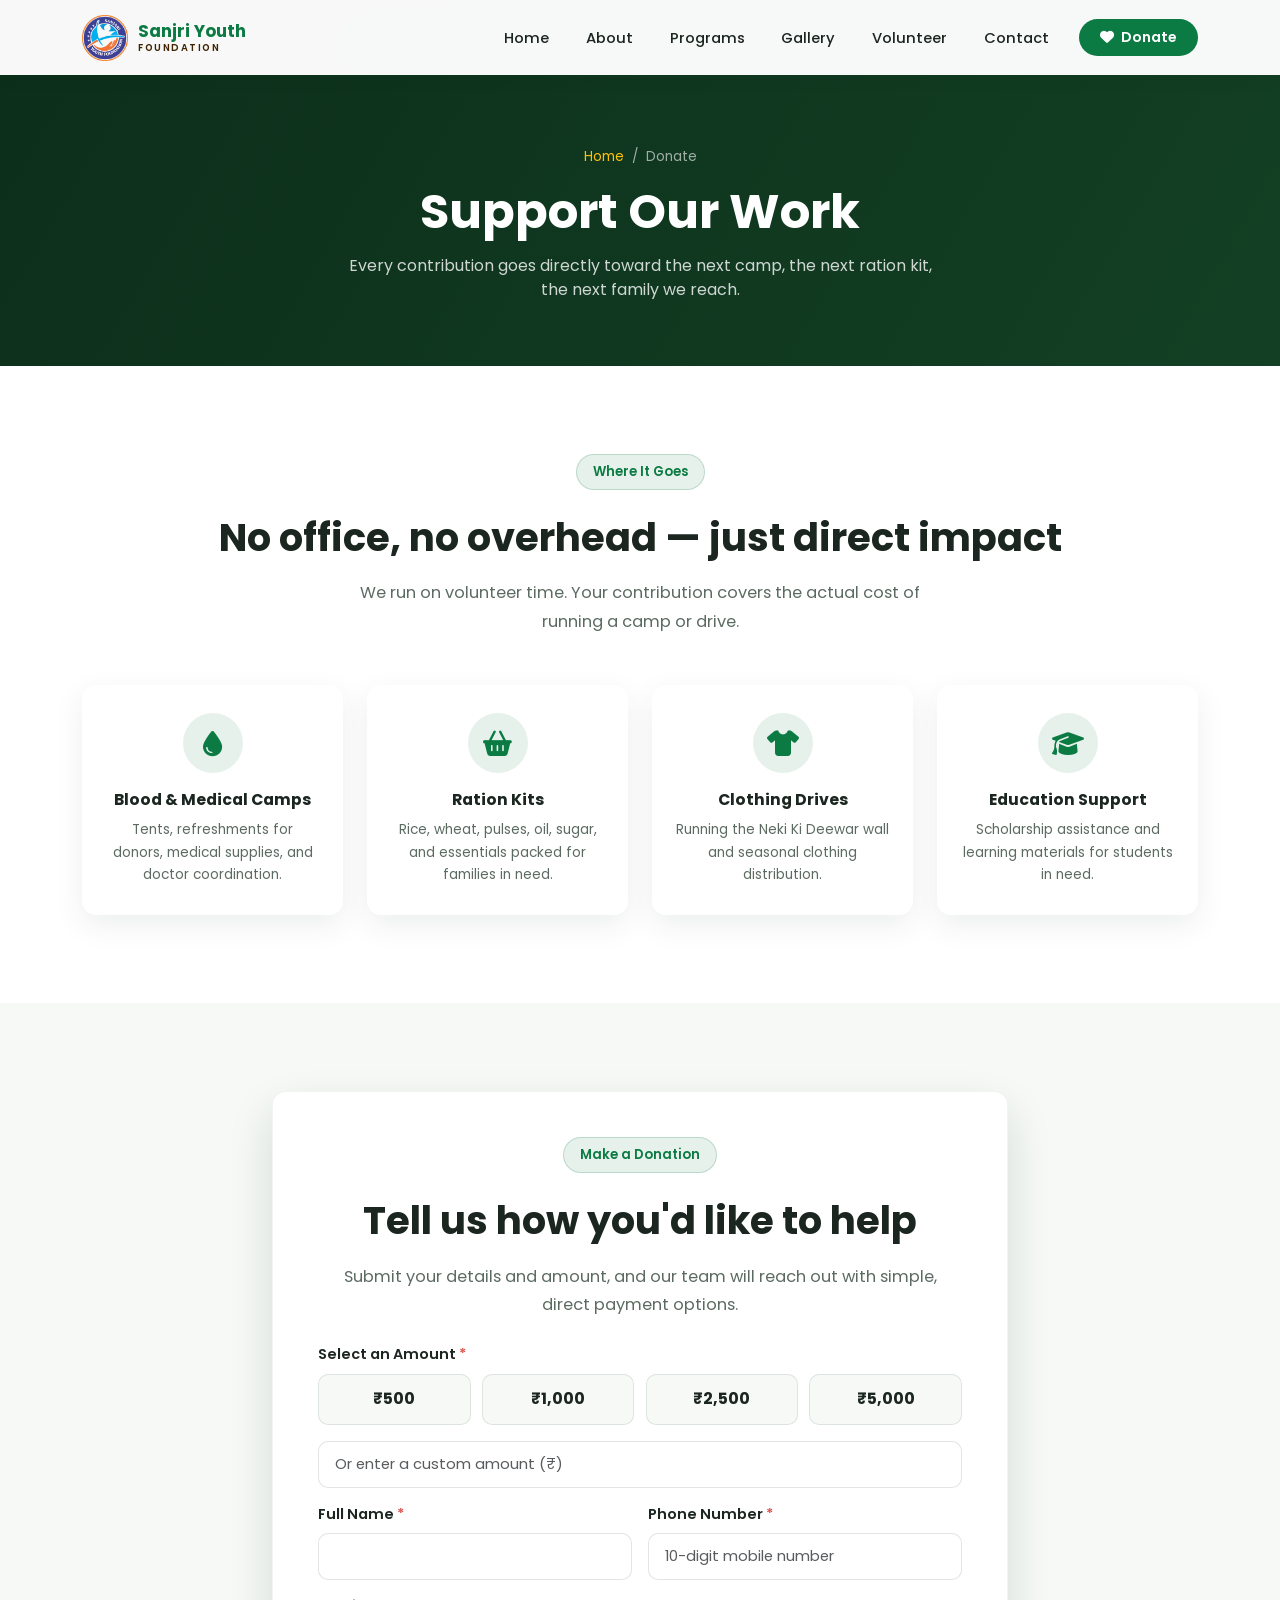
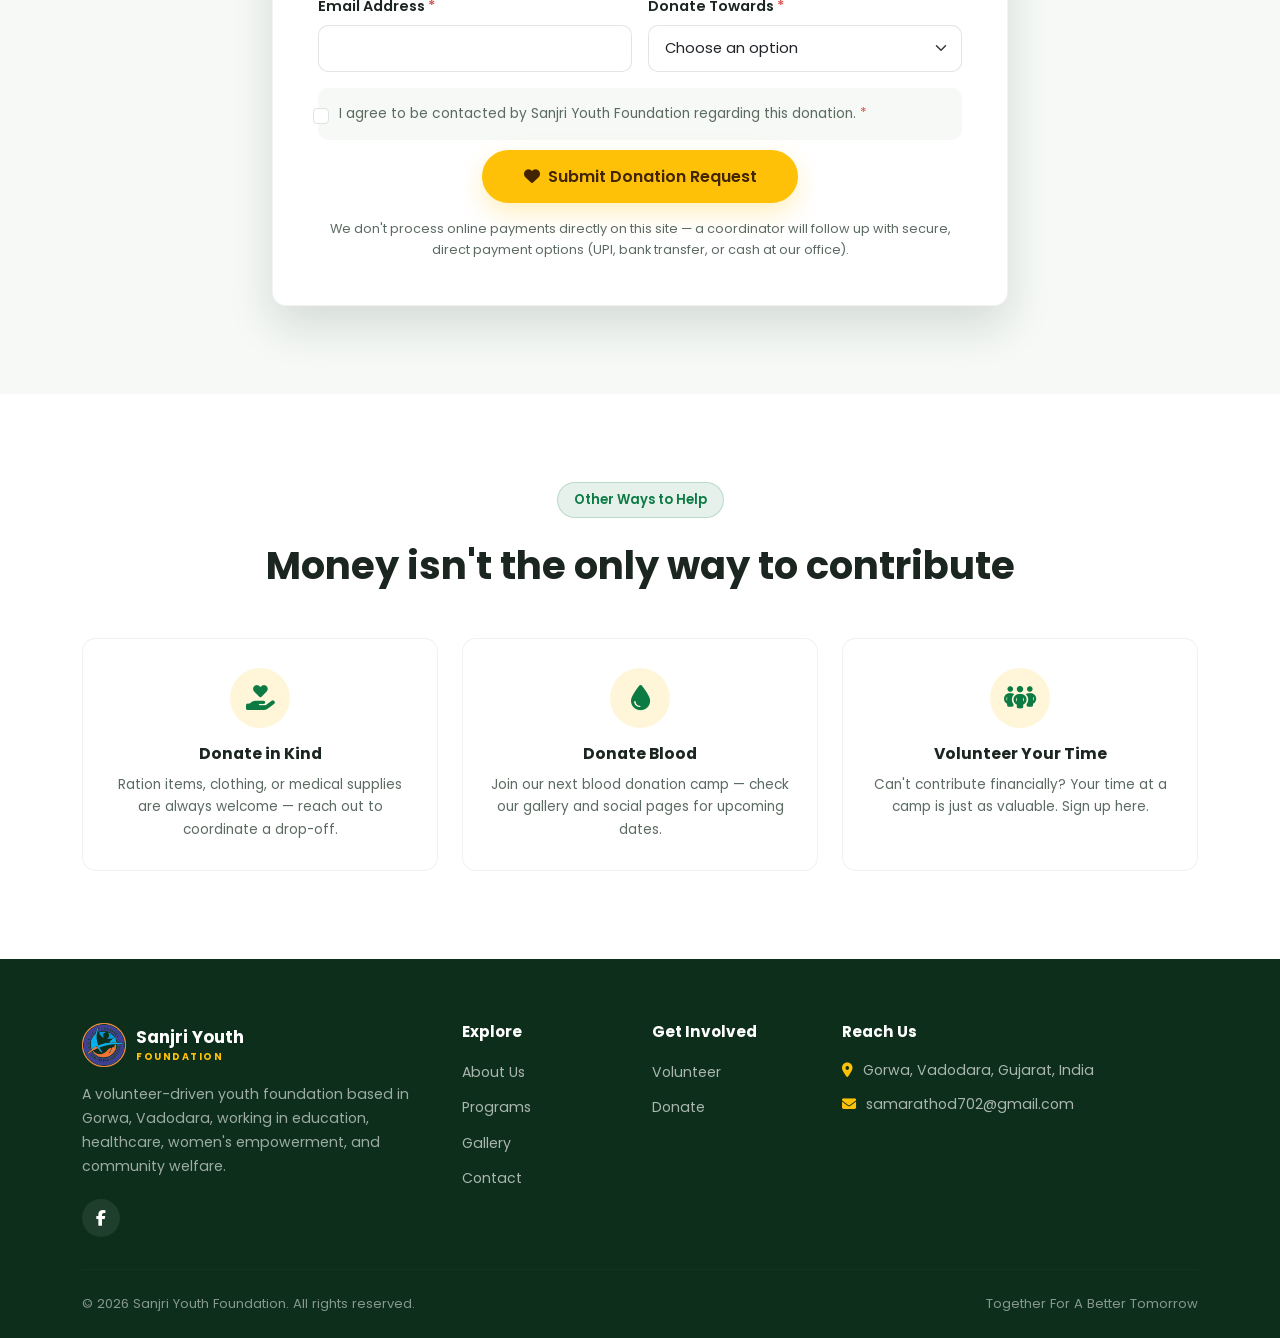
==== donate.html @ cc1b140d "Add files via upload" ====
<!DOCTYPE html>
<html lang="en">
<head>
  <meta charset="UTF-8">
  <meta name="viewport" content="width=device-width, initial-scale=1.0">
  <title>Donate | Sanjri Youth Foundation</title>
  <meta name="description" content="Support Sanjri Youth Foundation's blood camps, medical checkups, ration drives, and community welfare programs in Gorwa, Vadodara.">

  <link rel="preconnect" href="https://fonts.googleapis.com">
  <link rel="preconnect" href="https://fonts.gstatic.com" crossorigin>
  <link href="https://fonts.googleapis.com/css2?family=Poppins:ital,wght@0,300;0,400;0,500;0,600;0,700;0,800;1,400&display=swap" rel="stylesheet">

  <link href="https://cdnjs.cloudflare.com/ajax/libs/bootstrap/5.3.3/css/bootstrap.min.css" rel="stylesheet">
  <link rel="stylesheet" href="https://cdnjs.cloudflare.com/ajax/libs/font-awesome/6.5.1/css/all.min.css">
  <link rel="stylesheet" href="css/style.css">
</head>
<body>

  <!-- ===== NAVBAR ===== -->
  <nav class="navbar navbar-expand-lg navbar-light fixed-top syf-navbar" id="mainNav">
    <div class="container">
      <a class="navbar-brand syf-brand" href="index.html">
        <img src="images/logo.png" alt="Sanjri Youth Foundation logo" class="syf-logo">
        <span class="syf-brand-text">
          Sanjri Youth<br><small>FOUNDATION</small>
        </span>
      </a>
      <button class="navbar-toggler" type="button" data-bs-toggle="collapse" data-bs-target="#syfNav" aria-controls="syfNav" aria-expanded="false" aria-label="Toggle navigation">
        <span class="navbar-toggler-icon"></span>
      </button>
      <div class="collapse navbar-collapse" id="syfNav">
        <ul class="navbar-nav ms-auto align-items-lg-center gap-lg-2">
          <li class="nav-item"><a class="nav-link" href="index.html">Home</a></li>
          <li class="nav-item"><a class="nav-link" href="about.html">About</a></li>
          <li class="nav-item"><a class="nav-link" href="programs.html">Programs</a></li>
          <li class="nav-item"><a class="nav-link" href="gallery.html">Gallery</a></li>
          <li class="nav-item"><a class="nav-link" href="volunteer.html">Volunteer</a></li>
          <li class="nav-item"><a class="nav-link" href="contact.html">Contact</a></li>
          <li class="nav-item ms-lg-2">
            <a class="btn syf-btn-donate" href="donate.html"><i class="fa-solid fa-heart me-1"></i> Donate</a>
          </li>
        </ul>
      </div>
    </div>
  </nav>

  <!-- ===== PAGE HEADER ===== -->
  <header class="syf-page-header">
    <div class="container">
      <div class="syf-breadcrumb justify-content-center">
        <a href="index.html">Home</a> <span>/</span> <span>Donate</span>
      </div>
      <h1>Support Our Work</h1>
      <p>Every contribution goes directly toward the next camp, the next ration kit, the next family we reach.</p>
    </div>
  </header>

  <!-- ===== WHERE YOUR MONEY GOES ===== -->
  <section class="syf-section">
    <div class="container">
      <div class="text-center syf-reveal">
        <span class="syf-eyebrow syf-eyebrow-dark">Where It Goes</span>
        <h2 class="syf-section-title">No office, no overhead &mdash; just direct impact</h2>
        <p class="syf-section-text syf-mx-auto">We run on volunteer time. Your contribution covers the actual cost of running a camp or drive.</p>
      </div>
      <div class="row g-4 mt-4">
        <div class="col-md-6 col-lg-3 syf-reveal">
          <div class="syf-donate-use-card">
            <i class="fa-solid fa-droplet"></i>
            <h6>Blood &amp; Medical Camps</h6>
            <p>Tents, refreshments for donors, medical supplies, and doctor coordination.</p>
          </div>
        </div>
        <div class="col-md-6 col-lg-3 syf-reveal">
          <div class="syf-donate-use-card">
            <i class="fa-solid fa-basket-shopping"></i>
            <h6>Ration Kits</h6>
            <p>Rice, wheat, pulses, oil, sugar, and essentials packed for families in need.</p>
          </div>
        </div>
        <div class="col-md-6 col-lg-3 syf-reveal">
          <div class="syf-donate-use-card">
            <i class="fa-solid fa-shirt"></i>
            <h6>Clothing Drives</h6>
            <p>Running the Neki Ki Deewar wall and seasonal clothing distribution.</p>
          </div>
        </div>
        <div class="col-md-6 col-lg-3 syf-reveal">
          <div class="syf-donate-use-card">
            <i class="fa-solid fa-graduation-cap"></i>
            <h6>Education Support</h6>
            <p>Scholarship assistance and learning materials for students in need.</p>
          </div>
        </div>
      </div>
    </div>
  </section>

  <!-- ===== DONATION FORM ===== -->
  <section class="syf-section syf-about-snap">
    <div class="container">
      <div class="row justify-content-center">
        <div class="col-lg-8 syf-reveal">
          <div class="syf-form-card">
            <div class="text-center mb-4">
              <span class="syf-eyebrow syf-eyebrow-dark">Make a Donation</span>
              <h2 class="syf-section-title">Tell us how you'd like to help</h2>
              <p class="syf-section-text">Submit your details and amount, and our team will reach out with simple, direct payment options.</p>
            </div>

            <div id="syfDonateFormSuccess" class="syf-alert-success" role="alert">
              <i class="fa-solid fa-circle-check"></i>
              <div>
                <strong>Thank you for your generosity!</strong>
                <span>We've received your details and a coordinator will contact you shortly with payment options.</span>
              </div>
              <button type="button" class="syf-alert-close" aria-label="Close"><i class="fa-solid fa-xmark"></i></button>
            </div>

            <form id="syfDonateForm" class="syf-form" data-success-target="syfDonateFormSuccess" novalidate>
              <div class="row g-3">
                <div class="col-12">
                  <label class="syf-form-label">Select an Amount <span>*</span></label>
                  <div class="syf-amount-grid">
                    <button type="button" class="syf-amount-btn" data-amount="500">&#8377;500</button>
                    <button type="button" class="syf-amount-btn" data-amount="1000">&#8377;1,000</button>
                    <button type="button" class="syf-amount-btn" data-amount="2500">&#8377;2,500</button>
                    <button type="button" class="syf-amount-btn" data-amount="5000">&#8377;5,000</button>
                  </div>
                  <input type="number" class="form-control syf-form-control mt-3" id="donAmount" name="donAmount" placeholder="Or enter a custom amount (&#8377;)" required min="1">
                  <div class="syf-form-feedback">Please select or enter a donation amount.</div>
                </div>

                <div class="col-md-6">
                  <label for="donName" class="syf-form-label">Full Name <span>*</span></label>
                  <input type="text" class="form-control syf-form-control" id="donName" name="donName" required minlength="2">
                  <div class="syf-form-feedback">Please enter your full name.</div>
                </div>
                <div class="col-md-6">
                  <label for="donPhone" class="syf-form-label">Phone Number <span>*</span></label>
                  <input type="tel" class="form-control syf-form-control" id="donPhone" name="donPhone" required pattern="[0-9]{10}" placeholder="10-digit mobile number">
                  <div class="syf-form-feedback">Please enter a valid 10-digit phone number.</div>
                </div>
                <div class="col-md-6">
                  <label for="donEmail" class="syf-form-label">Email Address <span>*</span></label>
                  <input type="email" class="form-control syf-form-control" id="donEmail" name="donEmail" required>
                  <div class="syf-form-feedback">Please enter a valid email address.</div>
                </div>
                <div class="col-md-6">
                  <label for="donPurpose" class="syf-form-label">Donate Towards <span>*</span></label>
                  <select class="form-select syf-form-control" id="donPurpose" name="donPurpose" required>
                    <option value="" selected disabled>Choose an option</option>
                    <option value="blood">Blood &amp; Medical Camps</option>
                    <option value="ration">Ration Kits</option>
                    <option value="clothing">Clothing Drives</option>
                    <option value="education">Education Support</option>
                    <option value="general">General Fund &mdash; Wherever Needed</option>
                  </select>
                  <div class="syf-form-feedback">Please select where you'd like your donation to go.</div>
                </div>
                <div class="col-12">
                  <div class="form-check syf-form-check">
                    <input class="form-check-input" type="checkbox" id="donConsent" name="donConsent" required>
                    <label class="form-check-label" for="donConsent">
                      I agree to be contacted by Sanjri Youth Foundation regarding this donation. <span>*</span>
                    </label>
                    <div class="syf-form-feedback">Please confirm you agree to be contacted.</div>
                  </div>
                </div>
                <div class="col-12 text-center mt-2">
                  <button type="submit" class="btn syf-btn-primary syf-btn-form">
                    <i class="fa-solid fa-heart me-2"></i>Submit Donation Request
                  </button>
                  <p class="syf-form-note">We don't process online payments directly on this site &mdash; a coordinator will follow up with secure, direct payment options (UPI, bank transfer, or cash at our office).</p>
                </div>
              </div>
            </form>
          </div>
        </div>
      </div>
    </div>
  </section>

  <!-- ===== OTHER WAYS TO HELP ===== -->
  <section class="syf-section">
    <div class="container">
      <div class="text-center syf-reveal">
        <span class="syf-eyebrow syf-eyebrow-dark">Other Ways to Help</span>
        <h2 class="syf-section-title">Money isn't the only way to contribute</h2>
      </div>
      <div class="row g-4 mt-4">
        <div class="col-md-4 syf-reveal">
          <div class="syf-value-card">
            <i class="fa-solid fa-hand-holding-heart"></i>
            <h6>Donate in Kind</h6>
            <p>Ration items, clothing, or medical supplies are always welcome &mdash; reach out to coordinate a drop-off.</p>
          </div>
        </div>
        <div class="col-md-4 syf-reveal">
          <div class="syf-value-card">
            <i class="fa-solid fa-droplet"></i>
            <h6>Donate Blood</h6>
            <p>Join our next blood donation camp &mdash; check our <a href="gallery.html">gallery</a> and social pages for upcoming dates.</p>
          </div>
        </div>
        <div class="col-md-4 syf-reveal">
          <div class="syf-value-card">
            <i class="fa-solid fa-people-group"></i>
            <h6>Volunteer Your Time</h6>
            <p>Can't contribute financially? Your time at a camp is just as valuable. <a href="volunteer.html">Sign up here</a>.</p>
          </div>
        </div>
      </div>
    </div>
  </section>

  <!-- ===== FOOTER ===== -->
  <footer class="syf-footer">
    <div class="container">
      <div class="row g-4">
        <div class="col-lg-4">
          <a href="index.html" class="syf-footer-brand">
            <img src="images/logo.png" alt="Sanjri Youth Foundation logo">
            <span>Sanjri Youth<br><small>FOUNDATION</small></span>
          </a>
          <p class="syf-footer-text">A volunteer-driven youth foundation based in Gorwa, Vadodara, working in education, healthcare, women's empowerment, and community welfare.</p>
          <div class="syf-social">
            <a href="https://www.facebook.com/share/17QJpF1PeW/?mibextid=wwXIfr" target="_blank" rel="noopener" aria-label="Facebook"><i class="fa-brands fa-facebook-f"></i></a>
          </div>
        </div>
        <div class="col-lg-2 col-md-4 col-6">
          <h6 class="syf-footer-heading">Explore</h6>
          <ul class="syf-footer-links">
            <li><a href="about.html">About Us</a></li>
            <li><a href="programs.html">Programs</a></li>
            <li><a href="gallery.html">Gallery</a></li>
            <li><a href="contact.html">Contact</a></li>
          </ul>
        </div>
        <div class="col-lg-2 col-md-4 col-6">
          <h6 class="syf-footer-heading">Get Involved</h6>
          <ul class="syf-footer-links">
            <li><a href="volunteer.html">Volunteer</a></li>
            <li><a href="donate.html">Donate</a></li>
          </ul>
        </div>
        <div class="col-lg-4 col-md-4">
          <h6 class="syf-footer-heading">Reach Us</h6>
          <ul class="syf-footer-contact">
            <li><i class="fa-solid fa-location-dot"></i> Gorwa, Vadodara, Gujarat, India</li>
            <li><i class="fa-solid fa-envelope"></i> samarathod702@gmail.com</li>
          </ul>
        </div>
      </div>
      <hr class="syf-footer-divider">
      <div class="d-flex flex-column flex-sm-row justify-content-between align-items-center gap-2">
        <p class="syf-footer-copy mb-0">&copy; <span id="syfYear"></span> Sanjri Youth Foundation. All rights reserved.</p>
        <p class="syf-footer-copy mb-0">Together For A Better Tomorrow</p>
      </div>
    </div>
  </footer>

  <button id="syfScrollTop" class="syf-scroll-top" aria-label="Scroll to top">
    <i class="fa-solid fa-arrow-up"></i>
  </button>

  <script src="https://cdnjs.cloudflare.com/ajax/libs/bootstrap/5.3.3/js/bootstrap.bundle.min.js"></script>
  <script src="js/script.js"></script>
  <script src="js/form.js"></script>
  <script src="js/donate.js"></script>
</body>
</html>
---- css/style.css ----
/* ===================================================
   SANJRI YOUTH FOUNDATION — MAIN STYLESHEET
   =================================================== */

:root {
  --syf-primary: #0c7b43;
  --syf-primary-dark: #0a5e33;
  --syf-secondary: #198754;
  --syf-accent: #ffc107;
  --syf-accent-dark: #412402;
  --syf-dark: #0c2e1a;
  --syf-text: #1c2620;
  --syf-text-muted: #5c6b62;
  --syf-light-bg: #f6f9f6;
  --syf-radius: 14px;
  --syf-radius-sm: 8px;
  --syf-shadow: 0 10px 30px rgba(12, 46, 26, 0.08);
  --syf-shadow-lg: 0 20px 45px rgba(12, 46, 26, 0.14);
  --syf-transition: all 0.3s ease;
}

* {
  box-sizing: border-box;
}

html {
  scroll-behavior: smooth;
}

body {
  font-family: 'Poppins', sans-serif;
  color: var(--syf-text);
  background-color: #ffffff;
  overflow-x: hidden;
}

h1, h2, h3, h4, h5, h6 {
  font-family: 'Poppins', sans-serif;
  font-weight: 600;
  color: var(--syf-text);
}

a {
  text-decoration: none;
  color: inherit;
}

/* Custom scrollbar */
::-webkit-scrollbar {
  width: 10px;
}
::-webkit-scrollbar-track {
  background: var(--syf-light-bg);
}
::-webkit-scrollbar-thumb {
  background: var(--syf-primary);
  border-radius: 10px;
}
::-webkit-scrollbar-thumb:hover {
  background: var(--syf-primary-dark);
}

/* ===================== NAVBAR ===================== */
.syf-navbar {
  background-color: rgba(255, 255, 255, 0.97);
  backdrop-filter: blur(8px);
  padding: 0.6rem 0;
  transition: var(--syf-transition);
  box-shadow: 0 2px 18px rgba(12, 46, 26, 0.06);
}

.syf-navbar.syf-scrolled {
  padding: 0.35rem 0;
  box-shadow: 0 4px 22px rgba(12, 46, 26, 0.1);
}

.syf-brand {
  display: flex;
  align-items: center;
  gap: 10px;
}

.syf-logo {
  height: 46px;
  width: 46px;
  object-fit: contain;
  transition: var(--syf-transition);
}

.syf-navbar.syf-scrolled .syf-logo {
  height: 38px;
  width: 38px;
}

.syf-brand-text {
  font-weight: 700;
  font-size: 1.05rem;
  line-height: 1.15;
  color: var(--syf-primary);
}

.syf-brand-text small {
  font-size: 0.6rem;
  font-weight: 600;
  letter-spacing: 1.5px;
  color: var(--syf-accent-dark);
  display: block;
}

.navbar-nav .nav-link {
  font-weight: 500;
  font-size: 0.92rem;
  color: var(--syf-text) !important;
  padding: 0.5rem 0.9rem !important;
  position: relative;
  transition: var(--syf-transition);
}

.navbar-nav .nav-link:hover,
.navbar-nav .nav-link.active {
  color: var(--syf-primary) !important;
}

.navbar-nav .nav-link.active::after {
  content: '';
  position: absolute;
  bottom: 0.15rem;
  left: 0.9rem;
  right: 0.9rem;
  height: 2px;
  background: var(--syf-accent);
  border-radius: 2px;
}

.syf-btn-donate {
  background: var(--syf-primary);
  color: #fff !important;
  font-weight: 600;
  font-size: 0.88rem;
  padding: 0.5rem 1.3rem;
  border-radius: 50px;
  border: none;
  transition: var(--syf-transition);
}

.syf-btn-donate:hover {
  background: var(--syf-primary-dark);
  color: #fff !important;
  transform: translateY(-2px);
  box-shadow: 0 8px 18px rgba(12, 123, 67, 0.3);
}

/* ===================== HERO ===================== */
.syf-hero {
  position: relative;
  min-height: 92vh;
  display: flex;
  align-items: center;
  overflow: hidden;
}

.syf-hero-bg {
  position: absolute;
  inset: 0;
  background-size: cover;
  background-position: center;
  transform: scale(1.05);
  animation: syfHeroZoom 20s ease-in-out infinite alternate;
}

@keyframes syfHeroZoom {
  from { transform: scale(1.05); }
  to { transform: scale(1.15); }
}

.syf-hero-overlay {
  position: absolute;
  inset: 0;
  background: linear-gradient(100deg,
    rgba(8, 28, 16, 0.92) 0%,
    rgba(8, 28, 16, 0.75) 38%,
    rgba(8, 28, 16, 0.35) 70%,
    rgba(8, 28, 16, 0.15) 100%);
}

.syf-hero-content {
  position: relative;
  z-index: 2;
  padding-top: 5rem;
}

.syf-eyebrow {
  display: inline-flex;
  align-items: center;
  background: rgba(255, 193, 7, 0.15);
  color: var(--syf-accent);
  font-size: 0.82rem;
  font-weight: 600;
  padding: 0.45rem 1rem;
  border-radius: 50px;
  margin-bottom: 1.5rem;
  border: 1px solid rgba(255, 193, 7, 0.3);
}

.syf-eyebrow-dark {
  background: rgba(12, 123, 67, 0.1);
  color: var(--syf-primary);
  border: 1px solid rgba(12, 123, 67, 0.2);
}

.syf-hero-title {
  color: #fff;
  font-size: clamp(2.4rem, 5.5vw, 4.2rem);
  font-weight: 700;
  line-height: 1.1;
  margin-bottom: 1.5rem;
  text-shadow: 0 4px 25px rgba(0,0,0,0.25);
}

.syf-hero-text {
  color: rgba(255, 255, 255, 0.88);
  font-size: 1.1rem;
  line-height: 1.7;
  max-width: 600px;
  margin-bottom: 2.2rem;
}

.syf-hero-actions {
  display: flex;
  gap: 1rem;
  flex-wrap: wrap;
}

.syf-btn-primary {
  background: var(--syf-accent);
  color: var(--syf-accent-dark);
  font-weight: 600;
  padding: 0.85rem 2rem;
  border-radius: 50px;
  border: none;
  transition: var(--syf-transition);
  box-shadow: 0 10px 25px rgba(255, 193, 7, 0.25);
}

.syf-btn-primary:hover {
  transform: translateY(-3px);
  box-shadow: 0 14px 30px rgba(255, 193, 7, 0.35);
  color: var(--syf-accent-dark);
}

.syf-btn-outline {
  background: transparent;
  color: #fff;
  font-weight: 600;
  padding: 0.85rem 2rem;
  border-radius: 50px;
  border: 1.5px solid rgba(255,255,255,0.6);
  transition: var(--syf-transition);
}

.syf-btn-outline:hover {
  background: rgba(255,255,255,0.12);
  border-color: #fff;
  color: #fff;
  transform: translateY(-3px);
}

.syf-scroll-cue {
  position: absolute;
  bottom: 2rem;
  left: 50%;
  transform: translateX(-50%);
  z-index: 2;
  color: rgba(255,255,255,0.7);
  font-size: 1.3rem;
  animation: syfBounce 2s infinite;
}

@keyframes syfBounce {
  0%, 100% { transform: translate(-50%, 0); }
  50% { transform: translate(-50%, 10px); }
}

/* ===================== STATS ===================== */
.syf-stats {
  background: linear-gradient(135deg, var(--syf-dark) 0%, #134024 100%);
  padding: 3.5rem 0;
  position: relative;
  margin-top: -1px;
}

.syf-stat-card {
  padding: 1rem;
}

.syf-stat-icon {
  font-size: 1.8rem;
  color: var(--syf-accent);
  margin-bottom: 0.6rem;
  display: block;
}

.syf-counter, .syf-stat-suffix {
  font-size: 2.4rem;
  font-weight: 700;
  color: #fff;
}

.syf-stat-suffix {
  color: var(--syf-accent);
}

.syf-stat-label {
  color: rgba(255,255,255,0.75);
  font-size: 0.88rem;
  font-weight: 500;
  margin-top: 0.3rem;
  margin-bottom: 0;
}

/* ===================== SECTIONS GENERAL ===================== */
.syf-section {
  padding: 5.5rem 0;
}

.syf-section-title {
  font-size: clamp(1.7rem, 3vw, 2.4rem);
  font-weight: 700;
  margin-bottom: 1.1rem;
  line-height: 1.25;
}

.syf-section-text {
  color: var(--syf-text-muted);
  font-size: 1.02rem;
  line-height: 1.75;
}

.syf-mx-auto {
  max-width: 620px;
  margin-left: auto;
  margin-right: auto;
}

/* ===================== ABOUT SNAPSHOT ===================== */
.syf-about-snap {
  background: var(--syf-light-bg);
}

.syf-about-img-wrap {
  position: relative;
}

.syf-about-img {
  border-radius: var(--syf-radius);
  box-shadow: var(--syf-shadow-lg);
  width: 100%;
  height: 460px;
  object-fit: cover;
}

.syf-about-badge {
  position: absolute;
  bottom: -1.5rem;
  right: -1rem;
  background: #fff;
  border-radius: var(--syf-radius-sm);
  padding: 1rem 1.3rem;
  box-shadow: var(--syf-shadow-lg);
  display: flex;
  align-items: center;
  gap: 0.8rem;
  max-width: 250px;
}

.syf-about-badge i {
  font-size: 1.6rem;
  color: var(--syf-primary);
}

.syf-about-badge strong {
  display: block;
  font-size: 0.95rem;
  color: var(--syf-text);
}

.syf-about-badge span {
  font-size: 0.78rem;
  color: var(--syf-text-muted);
}

.syf-mini-point {
  display: flex;
  gap: 0.9rem;
  align-items: flex-start;
}

.syf-mini-point i {
  font-size: 1.3rem;
  color: var(--syf-primary);
  background: rgba(12, 123, 67, 0.1);
  padding: 0.7rem;
  border-radius: 10px;
  flex-shrink: 0;
}

.syf-mini-point h6 {
  font-weight: 700;
  font-size: 0.95rem;
  margin-bottom: 0.3rem;
}

.syf-mini-point p {
  font-size: 0.86rem;
  color: var(--syf-text-muted);
  line-height: 1.6;
  margin-bottom: 0;
}

/* ===================== ABOUT PAGE: MISSION/VISION & VALUES ===================== */
.syf-mv-card {
  background: #fff;
  border-radius: var(--syf-radius);
  padding: 2.2rem;
  height: 100%;
  box-shadow: var(--syf-shadow);
  border: 1px solid rgba(12, 46, 26, 0.05);
}

.syf-mv-icon {
  font-size: 1.8rem;
  color: var(--syf-primary);
  background: rgba(12, 123, 67, 0.1);
  padding: 0.9rem;
  border-radius: 12px;
  margin-bottom: 1.2rem;
  display: inline-block;
}

.syf-mv-card h3 {
  font-weight: 700;
  font-size: 1.3rem;
  margin-bottom: 0.8rem;
}

.syf-mv-card p {
  color: var(--syf-text-muted);
  font-size: 0.95rem;
  line-height: 1.75;
  margin-bottom: 0;
}

.syf-value-card {
  background: #fff;
  border-radius: var(--syf-radius);
  padding: 1.8rem 1.5rem;
  height: 100%;
  text-align: center;
  border: 1px solid rgba(12, 46, 26, 0.06);
  transition: var(--syf-transition);
}

.syf-value-card:hover {
  transform: translateY(-6px);
  box-shadow: var(--syf-shadow);
  border-color: transparent;
}

.syf-value-card i {
  font-size: 1.6rem;
  color: var(--syf-primary);
  background: rgba(255, 193, 7, 0.15);
  width: 60px;
  height: 60px;
  border-radius: 50%;
  display: flex;
  align-items: center;
  justify-content: center;
  margin: 0 auto 1.1rem;
}

.syf-value-card h6 {
  font-weight: 700;
  font-size: 0.98rem;
  margin-bottom: 0.6rem;
}

.syf-value-card p {
  font-size: 0.85rem;
  color: var(--syf-text-muted);
  line-height: 1.65;
  margin-bottom: 0;
}

.syf-team-img {
  border-radius: var(--syf-radius);
  box-shadow: var(--syf-shadow-lg);
  width: 100%;
  height: 420px;
  object-fit: cover;
}

/* ===================== PROGRAMS PAGE ===================== */
.syf-program-tag {
  display: inline-flex;
  align-items: center;
  gap: 0.5rem;
  background: rgba(255, 193, 7, 0.15);
  color: var(--syf-accent-dark);
  font-weight: 600;
  font-size: 0.85rem;
  padding: 0.45rem 1.1rem;
  border-radius: 50px;
  margin-bottom: 1.2rem;
}

.syf-program-tag i {
  color: var(--syf-primary);
}

.syf-program-detail-img {
  border-radius: var(--syf-radius);
  box-shadow: var(--syf-shadow-lg);
  width: 100%;
  height: 420px;
  object-fit: cover;
}

.syf-program-detail-badge {
  background: linear-gradient(135deg, var(--syf-light-bg) 0%, #eaf3ec 100%);
  border-radius: var(--syf-radius);
  display: flex;
  align-items: center;
  justify-content: center;
  height: 420px;
  box-shadow: var(--syf-shadow);
}

.syf-program-detail-badge img {
  height: 220px;
  width: 220px;
  object-fit: contain;
  filter: drop-shadow(0 10px 20px rgba(12, 46, 26, 0.15));
}

.syf-program-list {
  list-style: none;
  padding: 0;
  margin: 1.6rem 0 0;
}

.syf-program-list li {
  display: flex;
  align-items: flex-start;
  gap: 0.7rem;
  font-size: 0.95rem;
  color: var(--syf-text);
  margin-bottom: 0.8rem;
  line-height: 1.5;
}

.syf-program-list i {
  color: var(--syf-primary);
  background: rgba(12, 123, 67, 0.1);
  width: 22px;
  height: 22px;
  border-radius: 50%;
  display: flex;
  align-items: center;
  justify-content: center;
  font-size: 0.7rem;
  flex-shrink: 0;
  margin-top: 0.15rem;
}

.syf-program-thumb {
  border-radius: var(--syf-radius-sm);
  width: 100%;
  height: 140px;
  object-fit: cover;
  box-shadow: var(--syf-shadow);
  transition: var(--syf-transition);
}

.syf-program-thumb:hover {
  transform: translateY(-5px);
  box-shadow: var(--syf-shadow-lg);
}

/* ===================== GALLERY PAGE ===================== */
.syf-gallery-section {
  padding-top: 3.5rem;
}

.syf-filter-bar {
  display: flex;
  flex-wrap: wrap;
  justify-content: center;
  gap: 0.6rem;
  margin-bottom: 2.5rem;
}

.syf-filter-btn {
  background: #fff;
  border: 1.5px solid rgba(12, 46, 26, 0.12);
  color: var(--syf-text-muted);
  font-weight: 600;
  font-size: 0.86rem;
  padding: 0.55rem 1.3rem;
  border-radius: 50px;
  transition: var(--syf-transition);
  cursor: pointer;
}

.syf-filter-btn:hover {
  border-color: var(--syf-primary);
  color: var(--syf-primary);
}

.syf-filter-btn.active {
  background: var(--syf-primary);
  border-color: var(--syf-primary);
  color: #fff;
}

.syf-gallery-item {
  transition: var(--syf-transition);
}

.syf-gallery-link {
  display: block;
  position: relative;
  border-radius: var(--syf-radius-sm);
  overflow: hidden;
  box-shadow: var(--syf-shadow);
  cursor: pointer;
}

.syf-gallery-img {
  width: 100%;
  height: 220px;
  object-fit: cover;
  display: block;
  transition: var(--syf-transition);
}

.syf-gallery-link:hover .syf-gallery-img {
  transform: scale(1.08);
}

.syf-gallery-link::after {
  content: '\f00e';
  font-family: 'Font Awesome 6 Free';
  font-weight: 900;
  position: absolute;
  inset: 0;
  display: flex;
  align-items: center;
  justify-content: center;
  background: rgba(12, 46, 26, 0);
  color: transparent;
  font-size: 1.3rem;
  transition: var(--syf-transition);
}

.syf-gallery-link:hover::after {
  background: rgba(12, 46, 26, 0.45);
  color: #fff;
}

.syf-no-results {
  color: var(--syf-text-muted);
}

/* ===================== LIGHTBOX ===================== */
.syf-lightbox {
  position: fixed;
  inset: 0;
  background: rgba(8, 20, 12, 0.94);
  z-index: 1100;
  display: flex;
  align-items: center;
  justify-content: center;
  opacity: 0;
  visibility: hidden;
  transition: opacity 0.3s ease, visibility 0.3s ease;
  padding: 2rem;
}

.syf-lightbox.syf-lightbox-open {
  opacity: 1;
  visibility: visible;
}

.syf-lightbox-content {
  max-width: 900px;
  max-height: 85vh;
  text-align: center;
}

.syf-lightbox-content img {
  max-width: 100%;
  max-height: 75vh;
  object-fit: contain;
  border-radius: var(--syf-radius-sm);
  box-shadow: 0 20px 60px rgba(0,0,0,0.5);
}

.syf-lightbox-content p {
  color: rgba(255,255,255,0.85);
  font-size: 0.95rem;
  margin-top: 1rem;
}

.syf-lightbox-close {
  position: absolute;
  top: 1.5rem;
  right: 1.5rem;
  background: rgba(255,255,255,0.1);
  border: none;
  color: #fff;
  width: 44px;
  height: 44px;
  border-radius: 50%;
  font-size: 1.1rem;
  cursor: pointer;
  transition: var(--syf-transition);
}

.syf-lightbox-close:hover {
  background: var(--syf-accent);
  color: var(--syf-accent-dark);
}

.syf-lightbox-nav {
  position: absolute;
  top: 50%;
  transform: translateY(-50%);
  background: rgba(255,255,255,0.1);
  border: none;
  color: #fff;
  width: 50px;
  height: 50px;
  border-radius: 50%;
  font-size: 1.2rem;
  cursor: pointer;
  transition: var(--syf-transition);
}

.syf-lightbox-nav:hover {
  background: var(--syf-accent);
  color: var(--syf-accent-dark);
}

.syf-lightbox-prev {
  left: 1.5rem;
}

.syf-lightbox-next {
  right: 1.5rem;
}

@media (max-width: 575.98px) {
  .syf-gallery-img {
    height: 150px;
  }
  .syf-lightbox-nav {
    width: 40px;
    height: 40px;
    font-size: 1rem;
  }
  .syf-lightbox-prev { left: 0.5rem; }
  .syf-lightbox-next { right: 0.5rem; }
  .syf-lightbox-close {
    top: 0.8rem;
    right: 0.8rem;
    width: 38px;
    height: 38px;
  }
}

/* ===================== STEP CARDS (Volunteer "How It Works") ===================== */
.syf-step-card {
  background: #fff;
  border-radius: var(--syf-radius);
  padding: 2rem 1.6rem;
  height: 100%;
  text-align: center;
  box-shadow: var(--syf-shadow);
  position: relative;
}

.syf-step-num {
  display: inline-flex;
  align-items: center;
  justify-content: center;
  width: 52px;
  height: 52px;
  border-radius: 50%;
  background: var(--syf-primary);
  color: #fff;
  font-weight: 700;
  font-size: 1.05rem;
  margin-bottom: 1.2rem;
}

.syf-step-card h6 {
  font-weight: 700;
  font-size: 1.02rem;
  margin-bottom: 0.6rem;
}

.syf-step-card p {
  font-size: 0.88rem;
  color: var(--syf-text-muted);
  line-height: 1.6;
  margin-bottom: 0;
}

/* ===================== FORMS (shared: volunteer, donate, contact) ===================== */
.syf-form-card {
  background: #fff;
  border-radius: var(--syf-radius);
  padding: 2.8rem;
  box-shadow: var(--syf-shadow-lg);
  border: 1px solid rgba(12, 46, 26, 0.05);
}

.syf-form-label {
  font-weight: 600;
  font-size: 0.9rem;
  color: var(--syf-text);
  margin-bottom: 0.5rem;
  display: block;
}

.syf-form-label span {
  color: #d9534f;
}

.syf-form-control {
  border: 1.5px solid rgba(12, 46, 26, 0.12);
  border-radius: 10px;
  padding: 0.7rem 1rem;
  font-size: 0.92rem;
  font-family: 'Poppins', sans-serif;
  transition: var(--syf-transition);
}

.syf-form-control:focus {
  border-color: var(--syf-primary);
  box-shadow: 0 0 0 3px rgba(12, 123, 67, 0.12);
  outline: none;
}

.syf-form-feedback {
  display: none;
  font-size: 0.8rem;
  color: #d9534f;
  margin-top: 0.4rem;
}

.syf-form-validated .syf-form-control:invalid ~ .syf-form-feedback {
  display: block;
}

.syf-form-validated .syf-form-control:invalid {
  border-color: #d9534f;
}

.syf-form-validated .syf-form-control:valid {
  border-color: var(--syf-secondary);
}

.syf-form-check {
  display: flex;
  align-items: flex-start;
  gap: 0.6rem;
  flex-wrap: wrap;
  background: var(--syf-light-bg);
  padding: 1rem 1.2rem;
  border-radius: 10px;
}

.syf-form-check .form-check-input {
  margin-top: 0.25rem;
  flex-shrink: 0;
}

.syf-form-check label {
  font-size: 0.86rem;
  color: var(--syf-text-muted);
  line-height: 1.5;
}

.syf-form-check label span {
  color: #d9534f;
}

.syf-form-validated .syf-form-check .form-check-input:invalid ~ .syf-form-feedback {
  display: block;
}

.syf-btn-form {
  padding: 0.9rem 2.6rem;
  font-size: 1rem;
}

.syf-alert-success {
  display: none;
  align-items: flex-start;
  gap: 0.9rem;
  background: rgba(25, 135, 84, 0.1);
  border: 1.5px solid rgba(25, 135, 84, 0.3);
  border-radius: 12px;
  padding: 1.1rem 1.3rem;
  margin-bottom: 1.8rem;
  position: relative;
}

.syf-alert-success.syf-alert-visible {
  display: flex;
}

.syf-alert-success i {
  color: var(--syf-secondary);
  font-size: 1.4rem;
  margin-top: 0.1rem;
}

.syf-alert-success strong {
  display: block;
  color: var(--syf-primary-dark);
  font-size: 0.95rem;
  margin-bottom: 0.2rem;
}

.syf-alert-success span {
  font-size: 0.85rem;
  color: var(--syf-text-muted);
}

.syf-alert-close {
  position: absolute;
  top: 0.8rem;
  right: 0.9rem;
  background: none;
  border: none;
  color: var(--syf-text-muted);
  font-size: 0.9rem;
  cursor: pointer;
}

@media (max-width: 575.98px) {
  .syf-form-card {
    padding: 1.8rem 1.3rem;
  }
}

/* ===================== DONATE PAGE ===================== */
.syf-donate-use-card {
  background: #fff;
  border-radius: var(--syf-radius);
  padding: 1.8rem 1.5rem;
  height: 100%;
  text-align: center;
  box-shadow: var(--syf-shadow);
  transition: var(--syf-transition);
}

.syf-donate-use-card:hover {
  transform: translateY(-6px);
  box-shadow: var(--syf-shadow-lg);
}

.syf-donate-use-card i {
  font-size: 1.6rem;
  color: var(--syf-primary);
  background: rgba(12, 123, 67, 0.1);
  width: 60px;
  height: 60px;
  border-radius: 50%;
  display: flex;
  align-items: center;
  justify-content: center;
  margin: 0 auto 1.1rem;
}

.syf-donate-use-card h6 {
  font-weight: 700;
  font-size: 0.98rem;
  margin-bottom: 0.6rem;
}

.syf-donate-use-card p {
  font-size: 0.85rem;
  color: var(--syf-text-muted);
  line-height: 1.65;
  margin-bottom: 0;
}

.syf-amount-grid {
  display: grid;
  grid-template-columns: repeat(4, 1fr);
  gap: 0.7rem;
}

.syf-amount-btn {
  background: var(--syf-light-bg);
  border: 1.5px solid rgba(12, 46, 26, 0.1);
  color: var(--syf-text);
  font-weight: 700;
  font-size: 1rem;
  padding: 0.8rem 0.5rem;
  border-radius: 10px;
  cursor: pointer;
  transition: var(--syf-transition);
}

.syf-amount-btn:hover {
  border-color: var(--syf-primary);
  color: var(--syf-primary);
}

.syf-amount-btn.active {
  background: var(--syf-primary);
  border-color: var(--syf-primary);
  color: #fff;
}

.syf-form-note {
  font-size: 0.8rem;
  color: var(--syf-text-muted);
  margin-top: 1rem;
  margin-bottom: 0;
  line-height: 1.6;
}

@media (max-width: 575.98px) {
  .syf-amount-grid {
    grid-template-columns: repeat(2, 1fr);
  }
}

/* ===================== CONTACT PAGE ===================== */
.syf-contact-card {
  display: flex;
  gap: 1.1rem;
  align-items: flex-start;
  margin-bottom: 1.5rem;
}

.syf-contact-card i {
  font-size: 1.3rem;
  color: var(--syf-primary);
  background: rgba(12, 123, 67, 0.1);
  width: 52px;
  height: 52px;
  border-radius: 12px;
  display: flex;
  align-items: center;
  justify-content: center;
  flex-shrink: 0;
}

.syf-contact-card h6 {
  font-weight: 700;
  font-size: 0.98rem;
  margin-bottom: 0.4rem;
}

.syf-contact-card p {
  font-size: 0.88rem;
  color: var(--syf-text-muted);
  line-height: 1.6;
  margin-bottom: 0;
}

.syf-contact-social {
  display: flex;
  align-items: center;
  gap: 1rem;
  margin-top: 1.5rem;
}

.syf-contact-social span {
  font-size: 0.88rem;
  font-weight: 600;
  color: var(--syf-text);
}

.syf-contact-social .syf-social a {
  background: rgba(12, 123, 67, 0.1);
  color: var(--syf-primary);
}

.syf-contact-social .syf-social a:hover {
  background: var(--syf-accent);
  color: var(--syf-accent-dark);
}

.syf-map-section {
  width: 100%;
  height: 420px;
  line-height: 0;
}

@media (max-width: 767.98px) {
  .syf-map-section {
    height: 320px;
  }
}




.syf-link-arrow {
  display: inline-flex;
  align-items: center;
  gap: 0.5rem;
  color: var(--syf-primary);
  font-weight: 600;
  font-size: 0.92rem;
  transition: var(--syf-transition);
}

.syf-link-arrow i {
  transition: var(--syf-transition);
}

.syf-link-arrow:hover {
  color: var(--syf-primary-dark);
  gap: 0.8rem;
}

.syf-link-arrow:hover i {
  transform: translateX(3px);
}

/* ===================== PROGRAMS PREVIEW ===================== */
.syf-program-card {
  background: #fff;
  border-radius: var(--syf-radius);
  overflow: hidden;
  box-shadow: var(--syf-shadow);
  transition: var(--syf-transition);
  height: 100%;
  border: 1px solid rgba(12, 46, 26, 0.05);
}

.syf-program-card:hover {
  transform: translateY(-8px);
  box-shadow: var(--syf-shadow-lg);
}

.syf-program-img {
  height: 190px;
  background-size: cover;
  background-position: center;
  transition: var(--syf-transition);
}

.syf-program-img-badge {
  background: linear-gradient(135deg, var(--syf-light-bg) 0%, #eaf3ec 100%);
  display: flex;
  align-items: center;
  justify-content: center;
}

.syf-program-badge-logo {
  height: 120px;
  width: 120px;
  object-fit: contain;
  filter: drop-shadow(0 6px 14px rgba(12, 46, 26, 0.15));
  transition: var(--syf-transition);
}

.syf-program-card:hover .syf-program-badge-logo {
  transform: scale(1.08);
}

.syf-program-card:hover .syf-program-img {
  transform: scale(1.04);
}

.syf-program-body {
  padding: 1.6rem;
}

.syf-program-icon {
  font-size: 1.5rem;
  color: var(--syf-primary);
  background: rgba(12, 123, 67, 0.1);
  padding: 0.7rem;
  border-radius: 10px;
  margin-bottom: 0.9rem;
  display: inline-block;
}

.syf-program-body h5 {
  font-weight: 700;
  margin-bottom: 0.5rem;
  font-size: 1.08rem;
}

.syf-program-body p {
  color: var(--syf-text-muted);
  font-size: 0.88rem;
  line-height: 1.6;
  margin-bottom: 0;
}

.syf-program-card-cta {
  background: linear-gradient(135deg, var(--syf-primary) 0%, var(--syf-primary-dark) 100%);
  display: flex;
  align-items: center;
  justify-content: center;
  text-align: center;
  color: #fff;
}

.syf-program-cta-body {
  padding: 2rem;
}

.syf-program-cta-body h5 {
  color: #fff;
  font-weight: 700;
}

.syf-program-cta-body p {
  color: rgba(255,255,255,0.85);
  font-size: 0.88rem;
}

.syf-btn-light-outline {
  border: 1.5px solid rgba(255,255,255,0.6);
  color: #fff;
  font-weight: 600;
  font-size: 0.85rem;
  padding: 0.55rem 1.4rem;
  border-radius: 50px;
  transition: var(--syf-transition);
}

.syf-btn-light-outline:hover {
  background: #fff;
  color: var(--syf-primary);
}

/* ===================== FOUNDER / QUOTE ===================== */
.syf-founder {
  background: var(--syf-light-bg);
}

.syf-founder-img {
  border-radius: var(--syf-radius);
  box-shadow: var(--syf-shadow);
  width: 100%;
  object-fit: cover;
}

.syf-quote-icon {
  font-size: 2.2rem;
  color: var(--syf-accent);
  margin-bottom: 1rem;
  display: block;
}

.syf-quote-text {
  font-size: 1.25rem;
  line-height: 1.7;
  color: var(--syf-text);
  font-weight: 500;
  margin-bottom: 1.5rem;
}

.syf-quote-author strong {
  display: block;
  color: var(--syf-primary);
  font-size: 1rem;
}

.syf-quote-author span {
  font-size: 0.85rem;
  color: var(--syf-text-muted);
}

/* ===================== GALLERY STRIP ===================== */
.syf-strip-item {
  display: block;
  border-radius: var(--syf-radius-sm);
  overflow: hidden;
  height: 180px;
  position: relative;
  box-shadow: var(--syf-shadow);
}

.syf-strip-item img {
  width: 100%;
  height: 100%;
  object-fit: cover;
  transition: var(--syf-transition);
}

.syf-strip-item:hover img {
  transform: scale(1.08);
}

.syf-strip-item::after {
  content: '\f00e';
  font-family: 'Font Awesome 6 Free';
  font-weight: 900;
  position: absolute;
  inset: 0;
  display: flex;
  align-items: center;
  justify-content: center;
  background: rgba(12, 46, 26, 0);
  color: transparent;
  font-size: 1.4rem;
  transition: var(--syf-transition);
}

.syf-strip-item:hover::after {
  background: rgba(12, 46, 26, 0.45);
  color: #fff;
}

/* ===================== CTA ===================== */
.syf-cta {
  background: linear-gradient(120deg, var(--syf-primary) 0%, var(--syf-primary-dark) 100%);
  padding: 3.5rem 0;
}

.syf-cta h2 {
  color: #fff;
  font-size: clamp(1.5rem, 2.6vw, 2rem);
  font-weight: 700;
  margin-bottom: 0.6rem;
}

.syf-cta p {
  color: rgba(255,255,255,0.85);
  margin-bottom: 0;
}

.syf-btn-light {
  background: var(--syf-accent);
  color: var(--syf-accent-dark);
  font-weight: 600;
  padding: 0.75rem 1.8rem;
  border-radius: 50px;
  border: none;
  transition: var(--syf-transition);
  display: inline-block;
}

.syf-btn-light:hover {
  transform: translateY(-3px);
  box-shadow: 0 10px 22px rgba(0,0,0,0.2);
  color: var(--syf-accent-dark);
}

.syf-btn-outline-light {
  border: 1.5px solid rgba(255,255,255,0.7);
  color: #fff;
  font-weight: 600;
  padding: 0.75rem 1.8rem;
  border-radius: 50px;
  transition: var(--syf-transition);
  display: inline-block;
}

.syf-btn-outline-light:hover {
  background: #fff;
  color: var(--syf-primary);
}

/* ===================== FOOTER ===================== */
.syf-footer {
  background: var(--syf-dark);
  color: rgba(255,255,255,0.7);
  padding: 4rem 0 1.5rem;
}

.syf-footer-brand {
  display: flex;
  align-items: center;
  gap: 10px;
  margin-bottom: 1rem;
  font-weight: 700;
  color: #fff;
  font-size: 1.05rem;
}

.syf-footer-brand img {
  height: 44px;
  width: 44px;
  object-fit: contain;
}

.syf-footer-brand small {
  font-size: 0.6rem;
  letter-spacing: 1.5px;
  color: var(--syf-accent);
  display: block;
}

.syf-footer-text {
  font-size: 0.88rem;
  line-height: 1.7;
  margin-bottom: 1.3rem;
  color: rgba(255,255,255,0.6);
}

.syf-social {
  display: flex;
  gap: 0.7rem;
}

.syf-social a {
  width: 38px;
  height: 38px;
  border-radius: 50%;
  background: rgba(255,255,255,0.08);
  display: flex;
  align-items: center;
  justify-content: center;
  color: #fff;
  transition: var(--syf-transition);
}

.syf-social a:hover {
  background: var(--syf-accent);
  color: var(--syf-accent-dark);
  transform: translateY(-3px);
}

.syf-footer-heading {
  color: #fff;
  font-weight: 700;
  font-size: 0.95rem;
  margin-bottom: 1.2rem;
}

.syf-footer-links {
  list-style: none;
  padding: 0;
  margin: 0;
}

.syf-footer-links li {
  margin-bottom: 0.7rem;
}

.syf-footer-links a {
  font-size: 0.88rem;
  color: rgba(255,255,255,0.65);
  transition: var(--syf-transition);
}

.syf-footer-links a:hover {
  color: var(--syf-accent);
  padding-left: 4px;
}

.syf-footer-contact {
  list-style: none;
  padding: 0;
  margin: 0;
}

.syf-footer-contact li {
  font-size: 0.88rem;
  color: rgba(255,255,255,0.65);
  margin-bottom: 0.8rem;
  display: flex;
  align-items: flex-start;
  gap: 0.6rem;
  line-height: 1.5;
}

.syf-footer-contact i {
  color: var(--syf-accent);
  margin-top: 0.2rem;
}

.syf-footer-divider {
  border-color: rgba(255,255,255,0.1);
  margin: 2rem 0 1.5rem;
}

.syf-footer-copy {
  font-size: 0.82rem;
  color: rgba(255,255,255,0.5);
}

/* ===================== SCROLL TO TOP ===================== */
.syf-scroll-top {
  position: fixed;
  bottom: 2rem;
  right: 2rem;
  width: 48px;
  height: 48px;
  border-radius: 50%;
  background: var(--syf-primary);
  color: #fff;
  border: none;
  font-size: 1.1rem;
  display: flex;
  align-items: center;
  justify-content: center;
  cursor: pointer;
  box-shadow: var(--syf-shadow-lg);
  opacity: 0;
  visibility: hidden;
  transform: translateY(15px);
  transition: var(--syf-transition);
  z-index: 999;
}

.syf-scroll-top.syf-visible {
  opacity: 1;
  visibility: visible;
  transform: translateY(0);
}

.syf-scroll-top:hover {
  background: var(--syf-primary-dark);
  transform: translateY(-4px);
}

/* ===================== SCROLL REVEAL ANIMATIONS ===================== */
.syf-reveal {
  opacity: 0;
  transform: translateY(30px);
  transition: opacity 0.7s ease, transform 0.7s ease;
}

.syf-reveal.syf-visible {
  opacity: 1;
  transform: translateY(0);
}

.syf-fade-up {
  animation: syfFadeUp 1s ease forwards;
}

@keyframes syfFadeUp {
  from { opacity: 0; transform: translateY(40px); }
  to { opacity: 1; transform: translateY(0); }
}

/* ===================== PAGE HEADER (for inner pages) ===================== */
.syf-page-header {
  background: linear-gradient(120deg, var(--syf-dark) 0%, #134024 100%);
  padding: 9rem 0 4rem;
  text-align: center;
  position: relative;
  overflow: hidden;
}

.syf-page-header h1 {
  color: #fff;
  font-size: clamp(2rem, 4vw, 3rem);
  font-weight: 700;
  margin-bottom: 0.8rem;
}

.syf-page-header p {
  color: rgba(255,255,255,0.8);
  font-size: 1rem;
  max-width: 600px;
  margin: 0 auto;
}

.syf-breadcrumb {
  display: inline-flex;
  gap: 0.5rem;
  font-size: 0.85rem;
  color: rgba(255,255,255,0.6);
  margin-bottom: 1rem;
}

.syf-breadcrumb a {
  color: var(--syf-accent);
}

/* ===================== RESPONSIVE ===================== */
@media (max-width: 991.98px) {
  .syf-hero {
    min-height: 85vh;
    text-align: center;
  }
  .syf-hero-text {
    margin-left: auto;
    margin-right: auto;
  }
  .syf-hero-actions {
    justify-content: center;
  }
  .navbar-collapse {
    background: #fff;
    margin-top: 1rem;
    padding: 1rem;
    border-radius: var(--syf-radius-sm);
    box-shadow: var(--syf-shadow);
  }
  .syf-about-badge {
    position: static;
    margin-top: 1rem;
    max-width: 100%;
  }
}

@media (max-width: 767.98px) {
  .syf-section {
    padding: 3.5rem 0;
  }
  .syf-hero-title {
    font-size: 2.2rem;
  }
  .syf-counter, .syf-stat-suffix {
    font-size: 1.8rem;
  }
  .syf-quote-text {
    font-size: 1.05rem;
  }
  .syf-scroll-top {
    width: 42px;
    height: 42px;
    bottom: 1.2rem;
    right: 1.2rem;
  }
}

@media (max-width: 575.98px) {
  .syf-hero-title {
    font-size: 1.9rem;
  }
  .syf-program-img {
    height: 160px;
  }
}
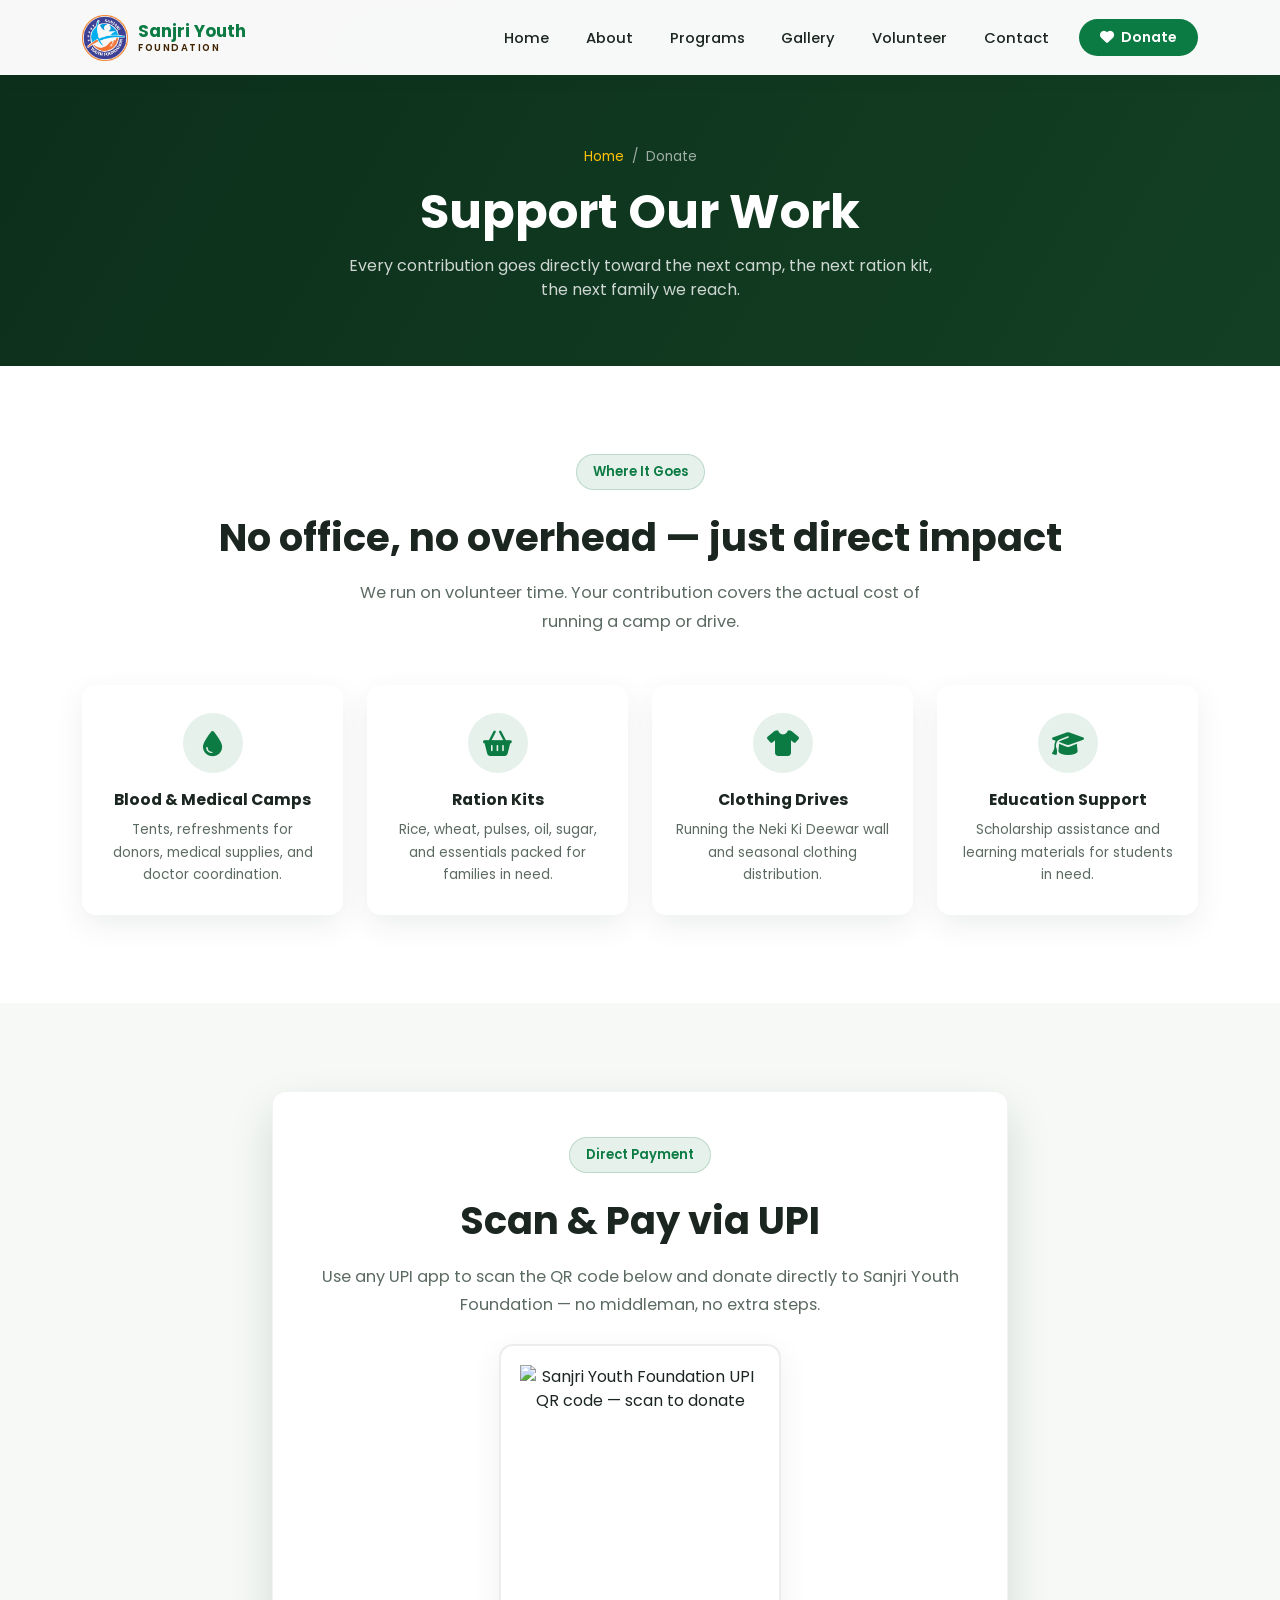
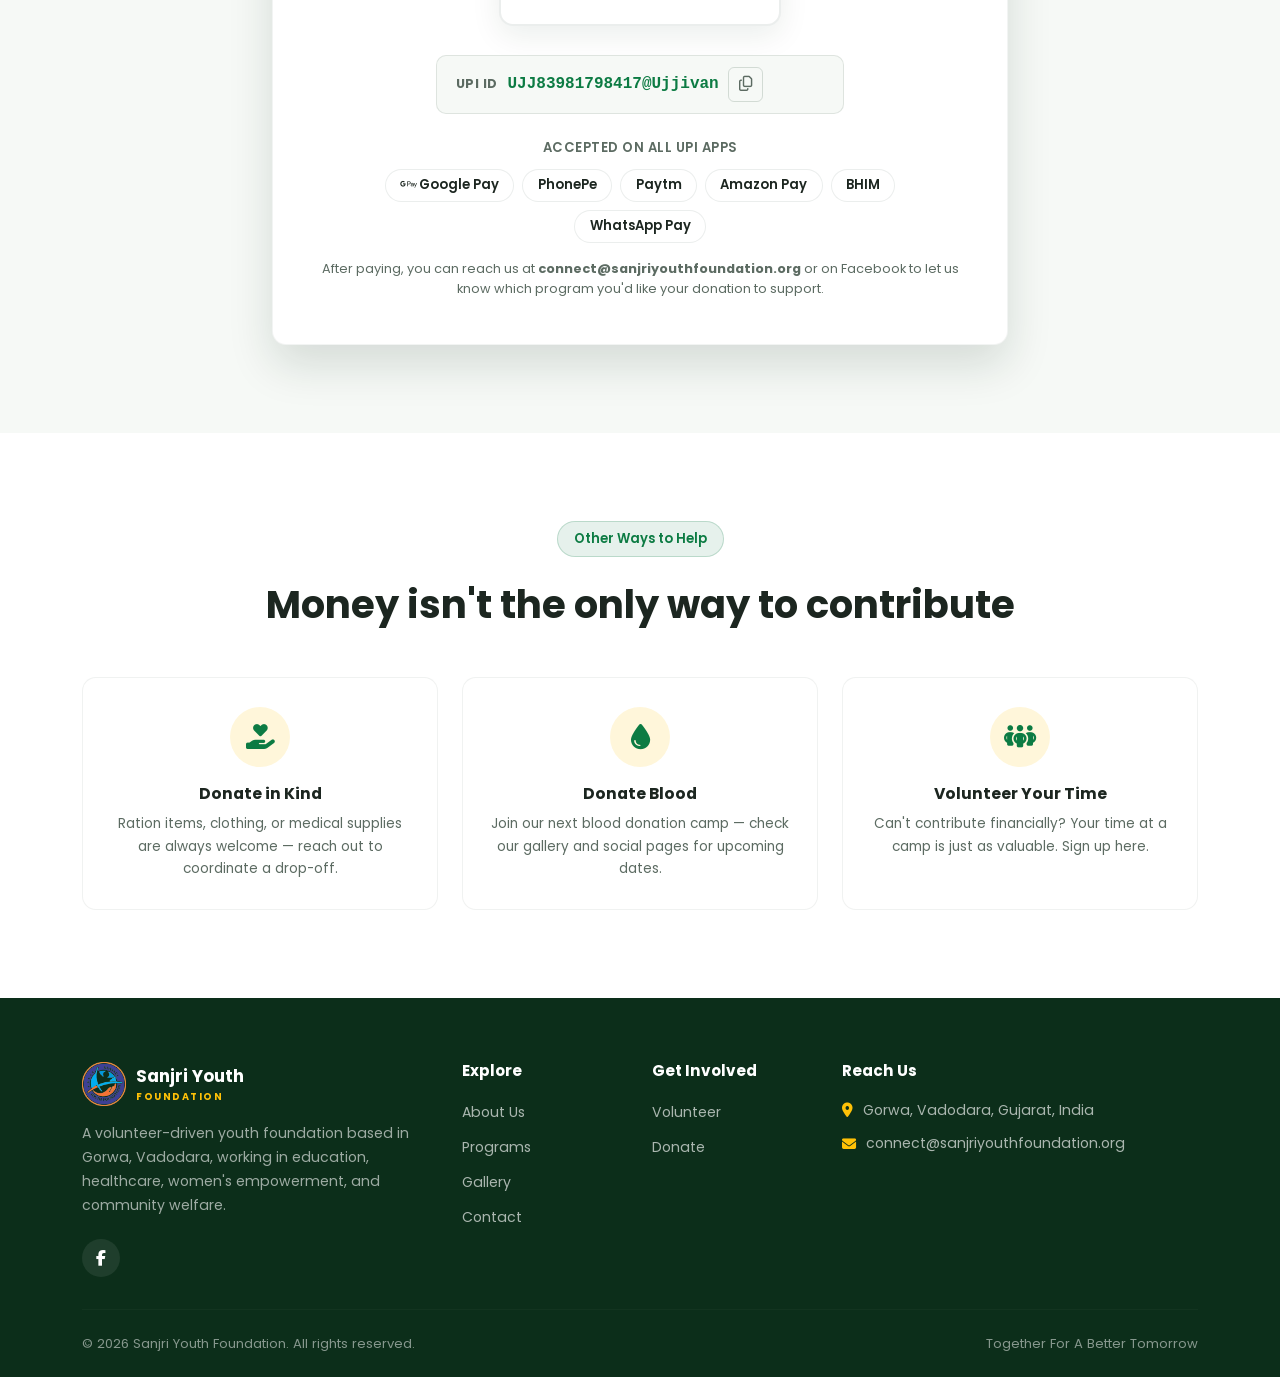
==== commit fa345497: "Add files via upload" ====
--- a/donate.html
+++ b/donate.html
@@ -96,85 +96,43 @@
     </div>
   </section>
 
-  <!-- ===== DONATION FORM ===== -->
+  <!-- ===== UPI PAYMENT SECTION ===== -->
   <section class="syf-section syf-about-snap">
     <div class="container">
       <div class="row justify-content-center">
         <div class="col-lg-8 syf-reveal">
-          <div class="syf-form-card">
-            <div class="text-center mb-4">
-              <span class="syf-eyebrow syf-eyebrow-dark">Make a Donation</span>
-              <h2 class="syf-section-title">Tell us how you'd like to help</h2>
-              <p class="syf-section-text">Submit your details and amount, and our team will reach out with simple, direct payment options.</p>
+          <div class="syf-form-card text-center">
+            <span class="syf-eyebrow syf-eyebrow-dark">Direct Payment</span>
+            <h2 class="syf-section-title">Scan &amp; Pay via UPI</h2>
+            <p class="syf-section-text mb-4">Use any UPI app to scan the QR code below and donate directly to Sanjri Youth Foundation &mdash; no middleman, no extra steps.</p>
+
+            <!-- QR Code -->
+            <div class="syf-qr-wrap">
+              <img src="images/upi-qr.jpg" alt="Sanjri Youth Foundation UPI QR code — scan to donate" class="syf-qr-img">
             </div>
 
-            <div id="syfDonateFormSuccess" class="syf-alert-success" role="alert">
-              <i class="fa-solid fa-circle-check"></i>
-              <div>
-                <strong>Thank you for your generosity!</strong>
-                <span>We've received your details and a coordinator will contact you shortly with payment options.</span>
-              </div>
-              <button type="button" class="syf-alert-close" aria-label="Close"><i class="fa-solid fa-xmark"></i></button>
+            <!-- UPI ID -->
+            <div class="syf-upi-id-box">
+              <span class="syf-upi-label">UPI ID</span>
+              <span class="syf-upi-id" id="syfUpiId">UJJ83981798417@Ujjivan</span>
+              <button class="syf-upi-copy" id="syfUpiCopy" title="Copy UPI ID">
+                <i class="fa-regular fa-copy"></i>
+              </button>
+              <span class="syf-upi-copied" id="syfUpiCopied">Copied!</span>
             </div>
 
-            <form id="syfDonateForm" class="syf-form" data-success-target="syfDonateFormSuccess" novalidate>
-              <div class="row g-3">
-                <div class="col-12">
-                  <label class="syf-form-label">Select an Amount <span>*</span></label>
-                  <div class="syf-amount-grid">
-                    <button type="button" class="syf-amount-btn" data-amount="500">&#8377;500</button>
-                    <button type="button" class="syf-amount-btn" data-amount="1000">&#8377;1,000</button>
-                    <button type="button" class="syf-amount-btn" data-amount="2500">&#8377;2,500</button>
-                    <button type="button" class="syf-amount-btn" data-amount="5000">&#8377;5,000</button>
-                  </div>
-                  <input type="number" class="form-control syf-form-control mt-3" id="donAmount" name="donAmount" placeholder="Or enter a custom amount (&#8377;)" required min="1">
-                  <div class="syf-form-feedback">Please select or enter a donation amount.</div>
-                </div>
-
-                <div class="col-md-6">
-                  <label for="donName" class="syf-form-label">Full Name <span>*</span></label>
-                  <input type="text" class="form-control syf-form-control" id="donName" name="donName" required minlength="2">
-                  <div class="syf-form-feedback">Please enter your full name.</div>
-                </div>
-                <div class="col-md-6">
-                  <label for="donPhone" class="syf-form-label">Phone Number <span>*</span></label>
-                  <input type="tel" class="form-control syf-form-control" id="donPhone" name="donPhone" required pattern="[0-9]{10}" placeholder="10-digit mobile number">
-                  <div class="syf-form-feedback">Please enter a valid 10-digit phone number.</div>
-                </div>
-                <div class="col-md-6">
-                  <label for="donEmail" class="syf-form-label">Email Address <span>*</span></label>
-                  <input type="email" class="form-control syf-form-control" id="donEmail" name="donEmail" required>
-                  <div class="syf-form-feedback">Please enter a valid email address.</div>
-                </div>
-                <div class="col-md-6">
-                  <label for="donPurpose" class="syf-form-label">Donate Towards <span>*</span></label>
-                  <select class="form-select syf-form-control" id="donPurpose" name="donPurpose" required>
-                    <option value="" selected disabled>Choose an option</option>
-                    <option value="blood">Blood &amp; Medical Camps</option>
-                    <option value="ration">Ration Kits</option>
-                    <option value="clothing">Clothing Drives</option>
-                    <option value="education">Education Support</option>
-                    <option value="general">General Fund &mdash; Wherever Needed</option>
-                  </select>
-                  <div class="syf-form-feedback">Please select where you'd like your donation to go.</div>
-                </div>
-                <div class="col-12">
-                  <div class="form-check syf-form-check">
-                    <input class="form-check-input" type="checkbox" id="donConsent" name="donConsent" required>
-                    <label class="form-check-label" for="donConsent">
-                      I agree to be contacted by Sanjri Youth Foundation regarding this donation. <span>*</span>
-                    </label>
-                    <div class="syf-form-feedback">Please confirm you agree to be contacted.</div>
-                  </div>
-                </div>
-                <div class="col-12 text-center mt-2">
-                  <button type="submit" class="btn syf-btn-primary syf-btn-form">
-                    <i class="fa-solid fa-heart me-2"></i>Submit Donation Request
-                  </button>
-                  <p class="syf-form-note">We don't process online payments directly on this site &mdash; a coordinator will follow up with secure, direct payment options (UPI, bank transfer, or cash at our office).</p>
-                </div>
-              </div>
-            </form>
+            <!-- Accepted Apps -->
+            <p class="syf-upi-apps-label">Accepted on all UPI apps</p>
+            <div class="syf-upi-apps">
+              <span><i class="fa-brands fa-google-pay"></i> Google Pay</span>
+              <span>PhonePe</span>
+              <span>Paytm</span>
+              <span>Amazon Pay</span>
+              <span>BHIM</span>
+              <span>WhatsApp Pay</span>
+            </div>
+
+            <p class="syf-form-note mt-3">After paying, you can reach us at <strong>connect@sanjriyouthfoundation.org</strong> or on <a href="https://www.facebook.com/share/17QJpF1PeW/?mibextid=wwXIfr" target="_blank" rel="noopener">Facebook</a> to let us know which program you'd like your donation to support.</p>
           </div>
         </div>
       </div>
@@ -248,7 +206,7 @@
           <h6 class="syf-footer-heading">Reach Us</h6>
           <ul class="syf-footer-contact">
             <li><i class="fa-solid fa-location-dot"></i> Gorwa, Vadodara, Gujarat, India</li>
-            <li><i class="fa-solid fa-envelope"></i> samarathod702@gmail.com</li>
+            <li><i class="fa-solid fa-envelope"></i> connect@sanjriyouthfoundation.org</li>
           </ul>
         </div>
       </div>
@@ -266,7 +224,16 @@
 
   <script src="https://cdnjs.cloudflare.com/ajax/libs/bootstrap/5.3.3/js/bootstrap.bundle.min.js"></script>
   <script src="js/script.js"></script>
-  <script src="js/form.js"></script>
-  <script src="js/donate.js"></script>
+  <script>
+    // Copy UPI ID to clipboard
+    document.getElementById('syfUpiCopy').addEventListener('click', function () {
+      var upiId = document.getElementById('syfUpiId').textContent;
+      navigator.clipboard.writeText(upiId).then(function () {
+        var copied = document.getElementById('syfUpiCopied');
+        copied.classList.add('syf-upi-copied-show');
+        setTimeout(function () { copied.classList.remove('syf-upi-copied-show'); }, 2000);
+      });
+    });
+  </script>
 </body>
 </html>
--- a/css/style.css
+++ b/css/style.css
@@ -1041,6 +1041,109 @@
     grid-template-columns: repeat(2, 1fr);
   }
 }
+
+/* ===================== DONATE PAGE: QR / UPI ===================== */
+.syf-qr-wrap {
+  background: #fff;
+  border: 2px solid rgba(12, 46, 26, 0.08);
+  border-radius: var(--syf-radius);
+  display: inline-flex;
+  padding: 1.2rem;
+  margin: 0 auto 1.8rem;
+  box-shadow: var(--syf-shadow);
+}
+
+.syf-qr-img {
+  width: 240px;
+  height: 240px;
+  object-fit: contain;
+  display: block;
+}
+
+.syf-upi-id-box {
+  display: inline-flex;
+  align-items: center;
+  gap: 0.6rem;
+  background: var(--syf-light-bg);
+  border: 1.5px solid rgba(12, 46, 26, 0.1);
+  border-radius: 10px;
+  padding: 0.7rem 1.2rem;
+  margin-bottom: 1.5rem;
+  flex-wrap: wrap;
+  justify-content: center;
+  position: relative;
+}
+
+.syf-upi-label {
+  font-size: 0.78rem;
+  font-weight: 700;
+  color: var(--syf-text-muted);
+  text-transform: uppercase;
+  letter-spacing: 0.5px;
+}
+
+.syf-upi-id {
+  font-size: 1rem;
+  font-weight: 700;
+  color: var(--syf-primary);
+  font-family: monospace;
+}
+
+.syf-upi-copy {
+  background: none;
+  border: 1.5px solid rgba(12, 46, 26, 0.15);
+  border-radius: 6px;
+  color: var(--syf-text-muted);
+  padding: 0.3rem 0.6rem;
+  cursor: pointer;
+  font-size: 0.95rem;
+  transition: var(--syf-transition);
+}
+
+.syf-upi-copy:hover {
+  border-color: var(--syf-primary);
+  color: var(--syf-primary);
+}
+
+.syf-upi-copied {
+  font-size: 0.78rem;
+  color: var(--syf-secondary);
+  font-weight: 600;
+  opacity: 0;
+  transition: opacity 0.3s ease;
+}
+
+.syf-upi-copied.syf-upi-copied-show {
+  opacity: 1;
+}
+
+.syf-upi-apps-label {
+  font-size: 0.82rem;
+  font-weight: 600;
+  color: var(--syf-text-muted);
+  margin-bottom: 0.7rem;
+  text-transform: uppercase;
+  letter-spacing: 0.5px;
+}
+
+.syf-upi-apps {
+  display: flex;
+  flex-wrap: wrap;
+  justify-content: center;
+  gap: 0.5rem;
+  margin-bottom: 0.5rem;
+}
+
+.syf-upi-apps span {
+  background: #fff;
+  border: 1.5px solid rgba(12, 46, 26, 0.08);
+  border-radius: 50px;
+  padding: 0.35rem 0.9rem;
+  font-size: 0.82rem;
+  font-weight: 600;
+  color: var(--syf-text);
+}
+
 
 /* ===================== CONTACT PAGE ===================== */
 .syf-contact-card {
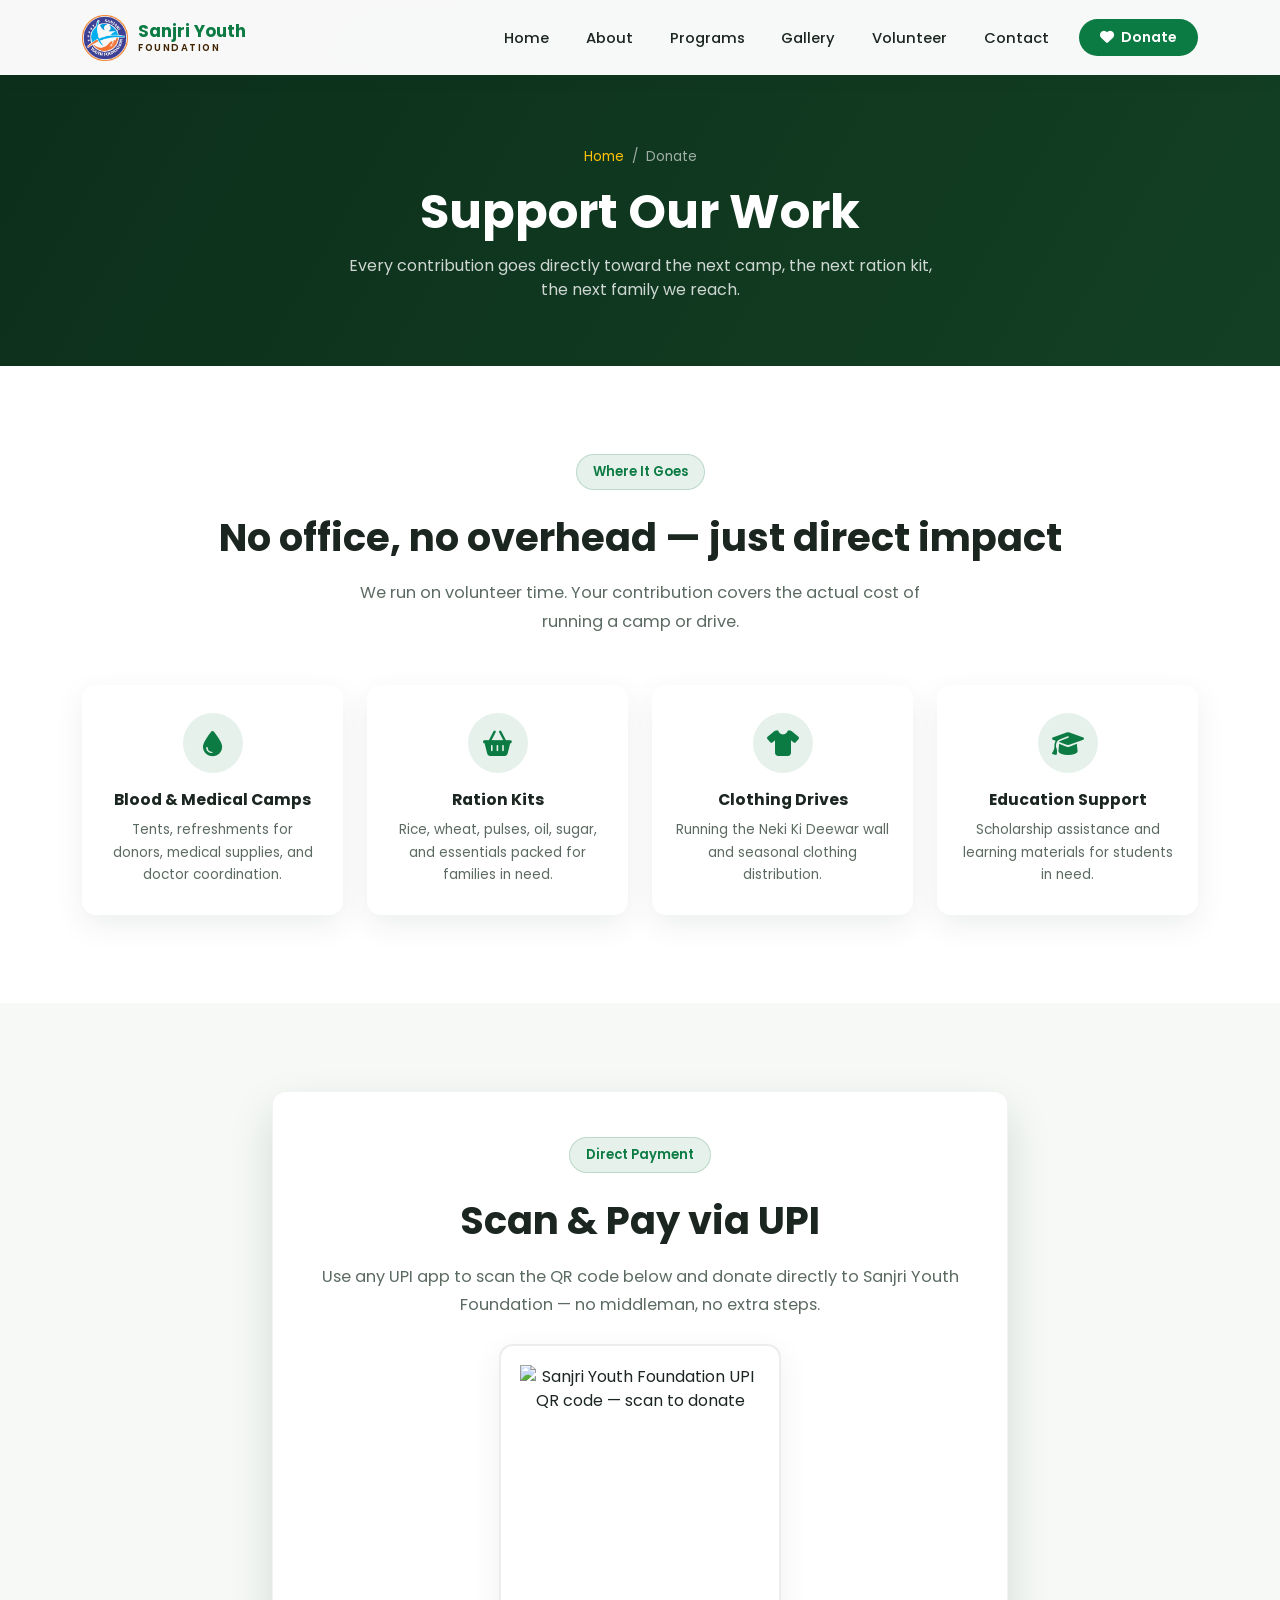
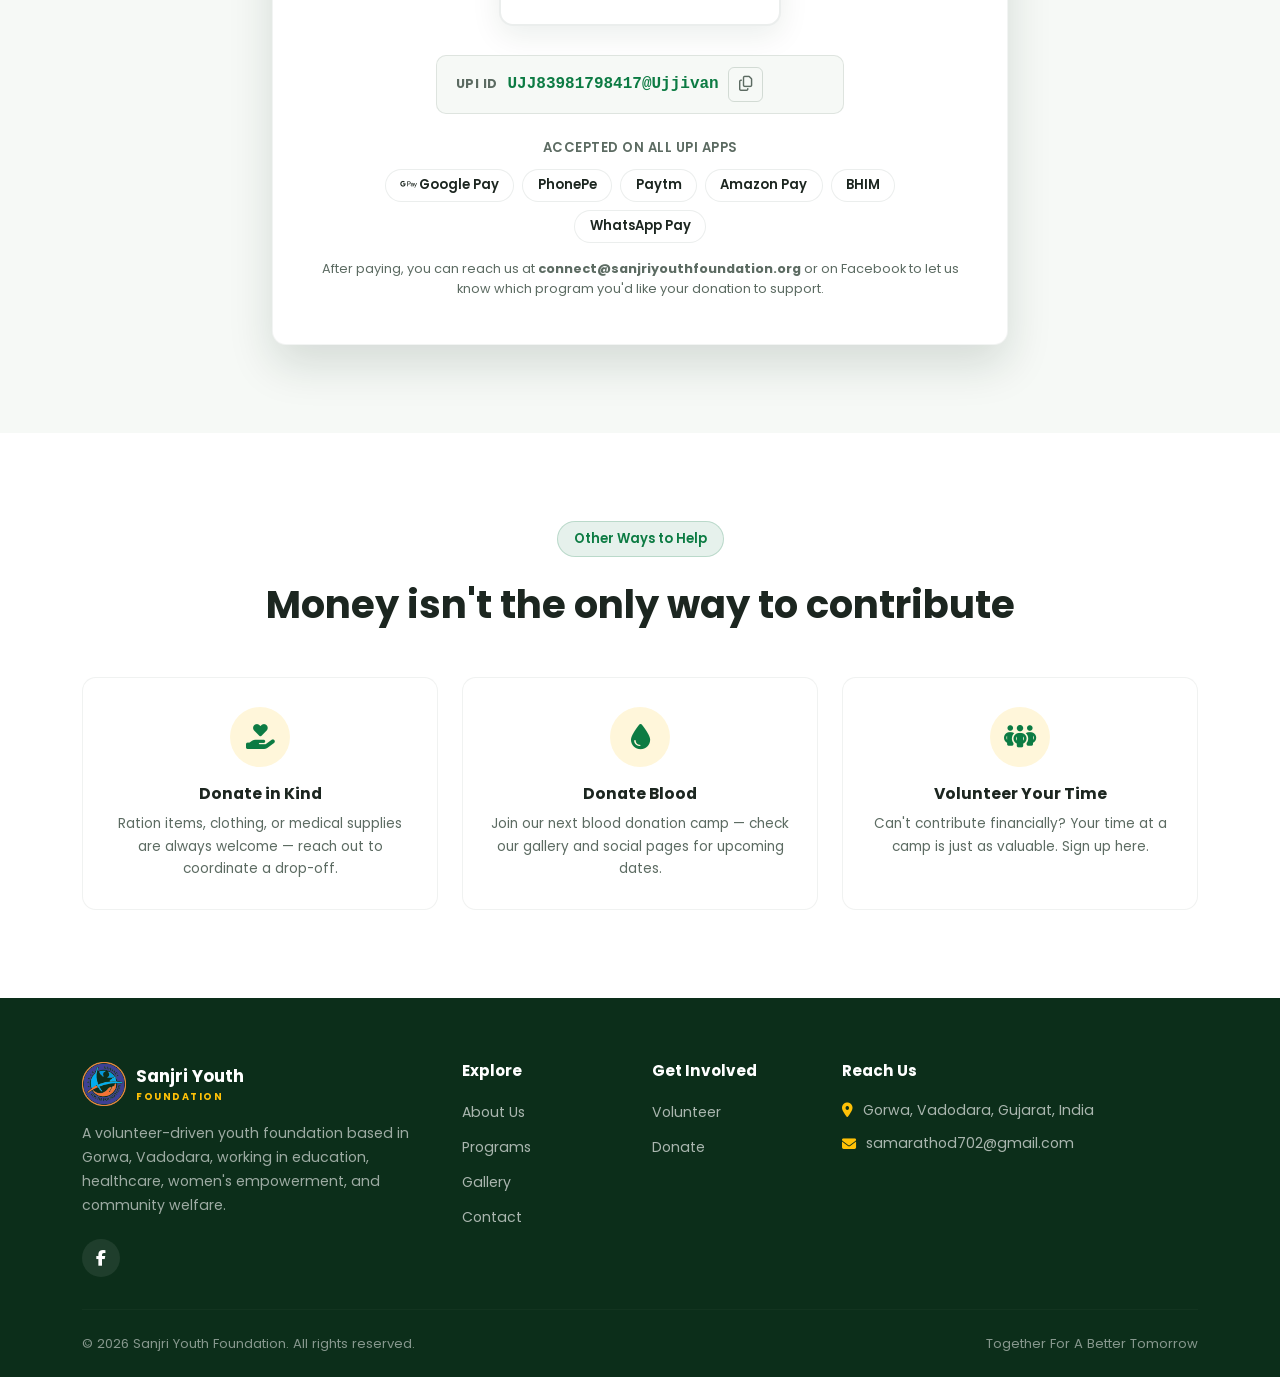
==== commit eb734d60: "Update donate.html" ====
--- a/donate.html
+++ b/donate.html
@@ -206,7 +206,7 @@
           <h6 class="syf-footer-heading">Reach Us</h6>
           <ul class="syf-footer-contact">
             <li><i class="fa-solid fa-location-dot"></i> Gorwa, Vadodara, Gujarat, India</li>
-            <li><i class="fa-solid fa-envelope"></i> connect@sanjriyouthfoundation.org</li>
+            <li><i class="fa-solid fa-envelope"></i> samarathod702@gmail.com</li>
           </ul>
         </div>
       </div>
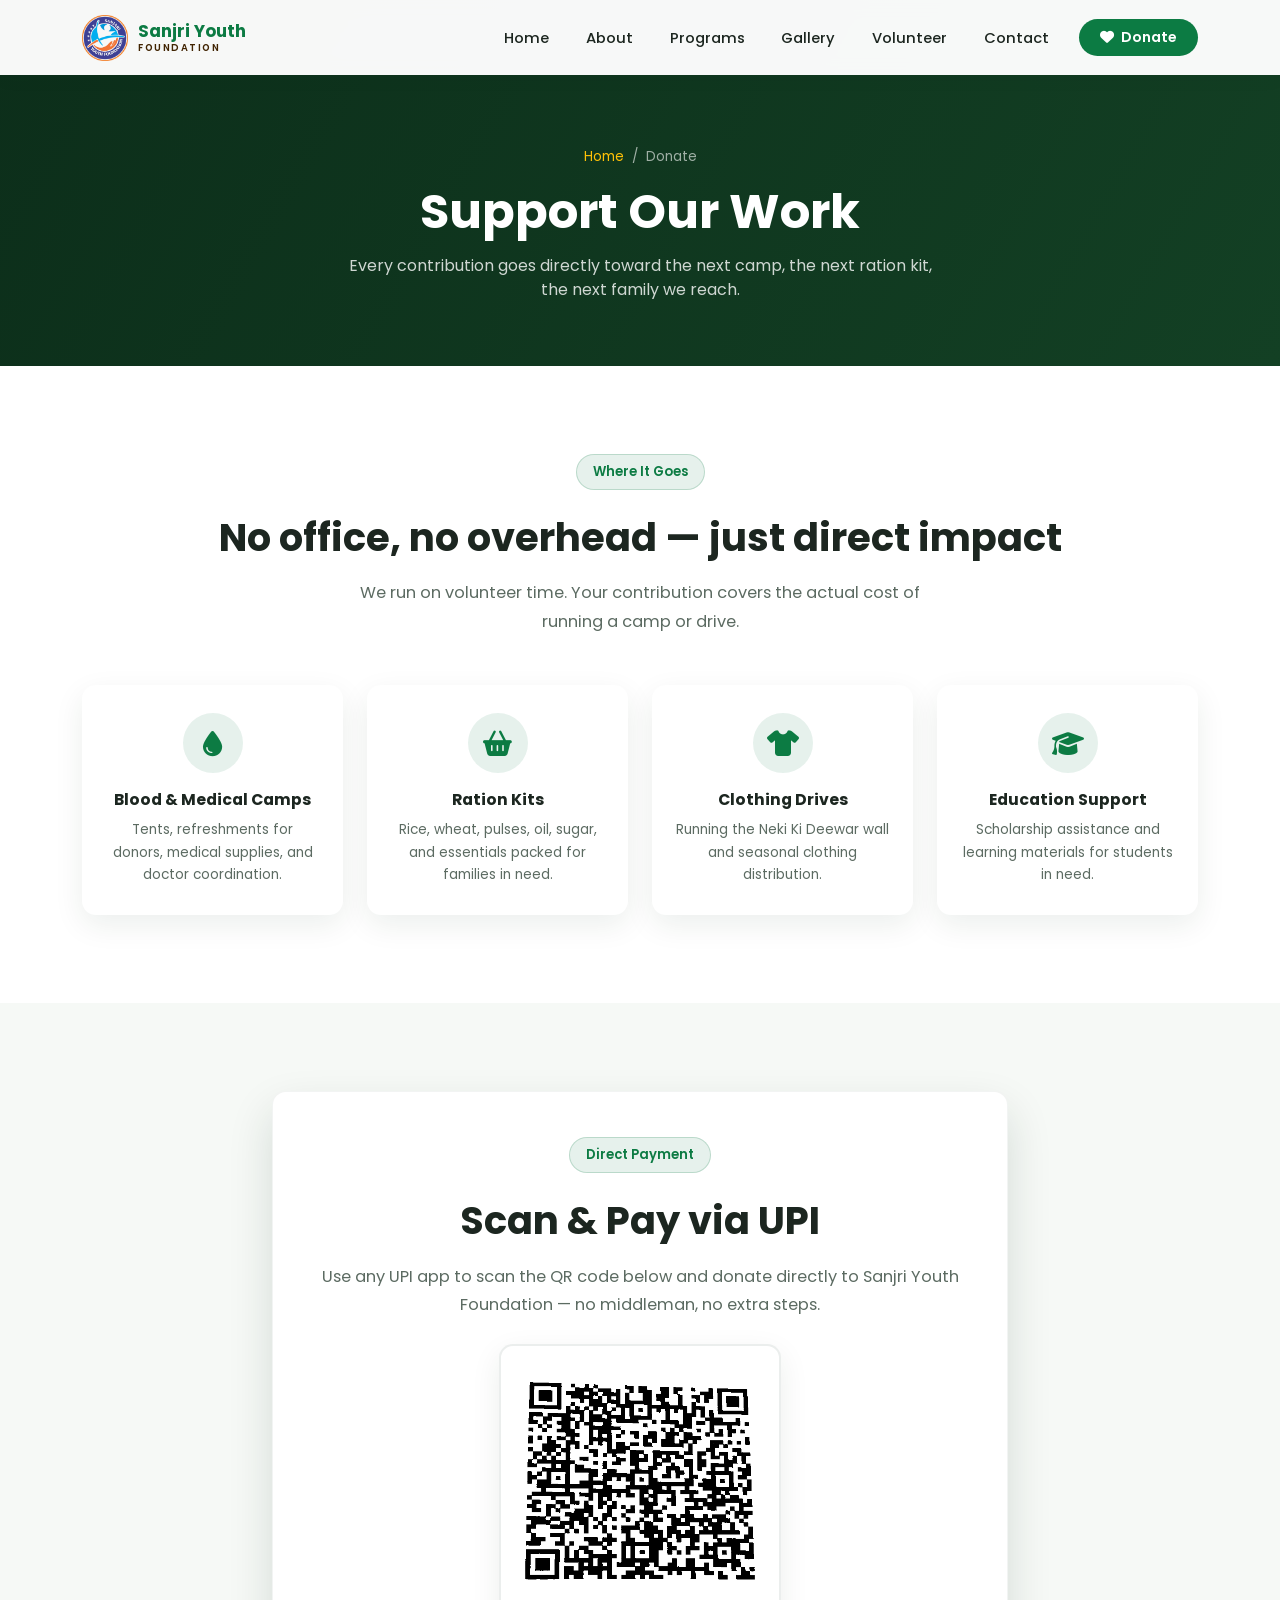
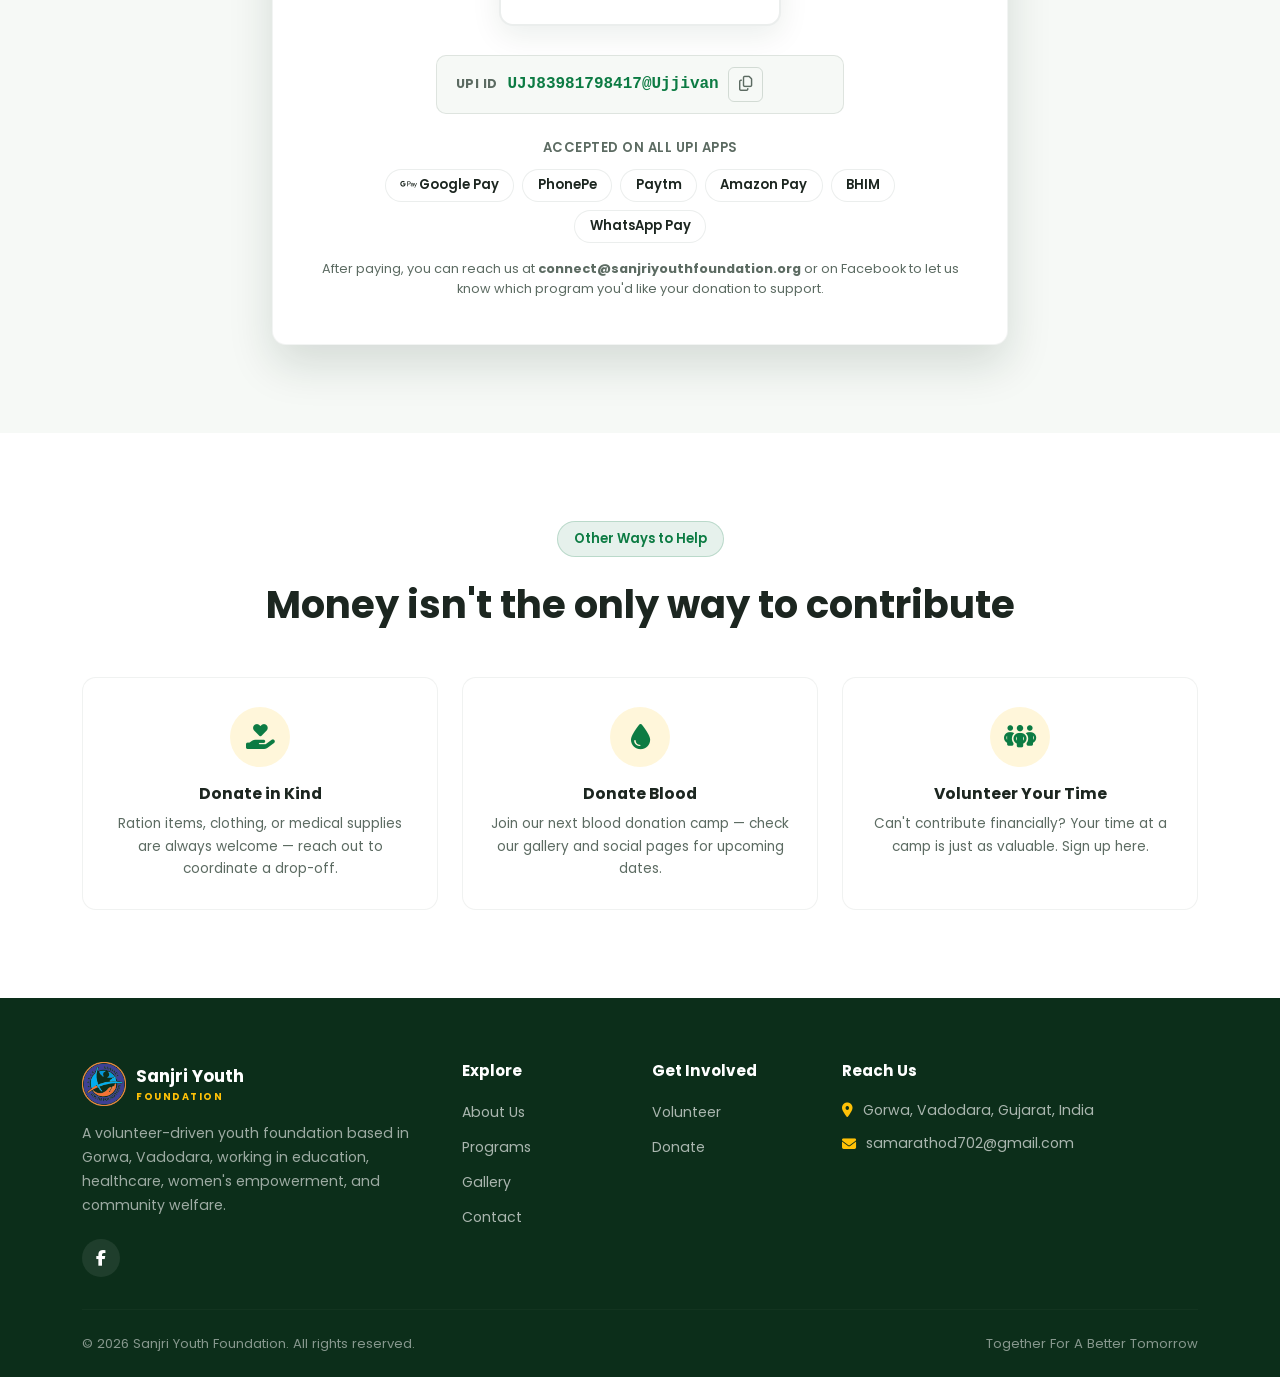
==== commit 076b8e88: "Update donate.html" ====
--- a/donate.html
+++ b/donate.html
@@ -108,7 +108,7 @@
 
             <!-- QR Code -->
             <div class="syf-qr-wrap">
-              <img src="images/upi-qr.jpg" alt="Sanjri Youth Foundation UPI QR code — scan to donate" class="syf-qr-img">
+              <img src="images/upi-qr.png" alt="Sanjri Youth Foundation UPI QR code — scan to donate" class="syf-qr-img">
             </div>
 
             <!-- UPI ID -->
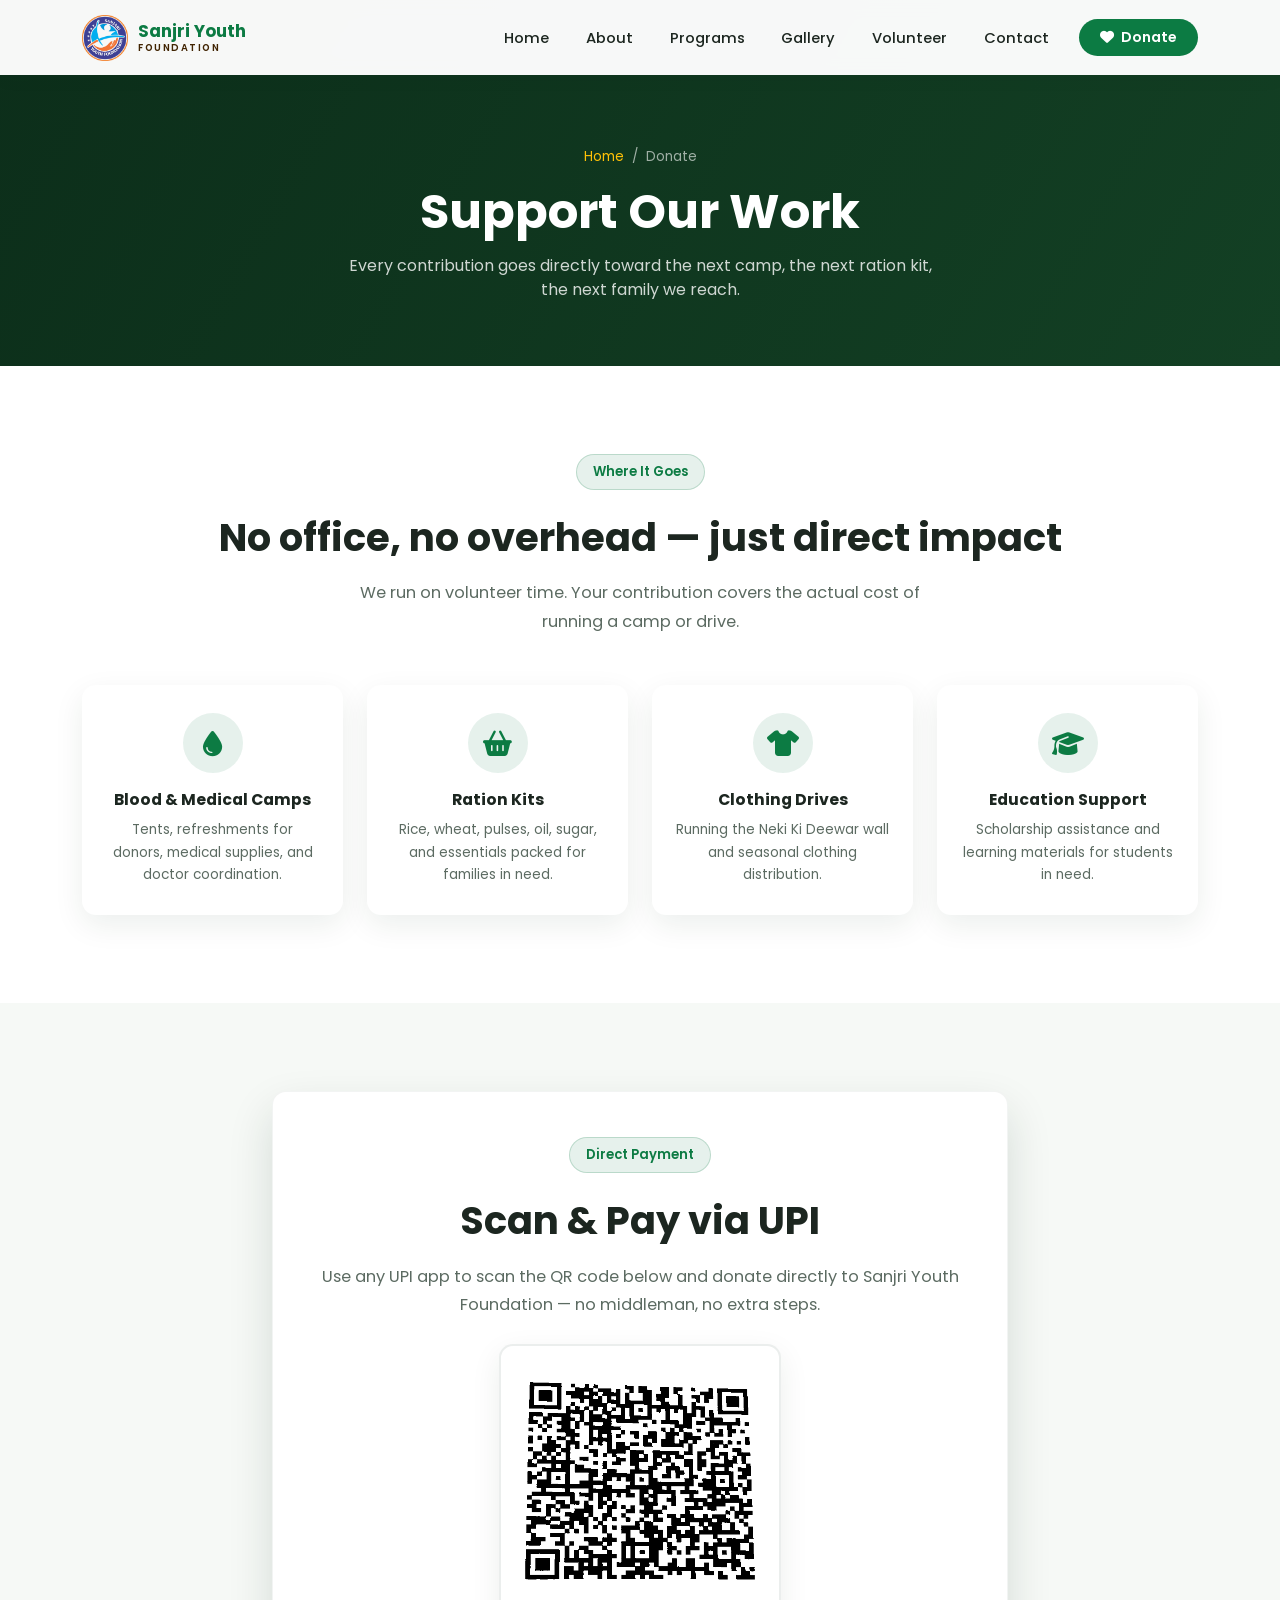
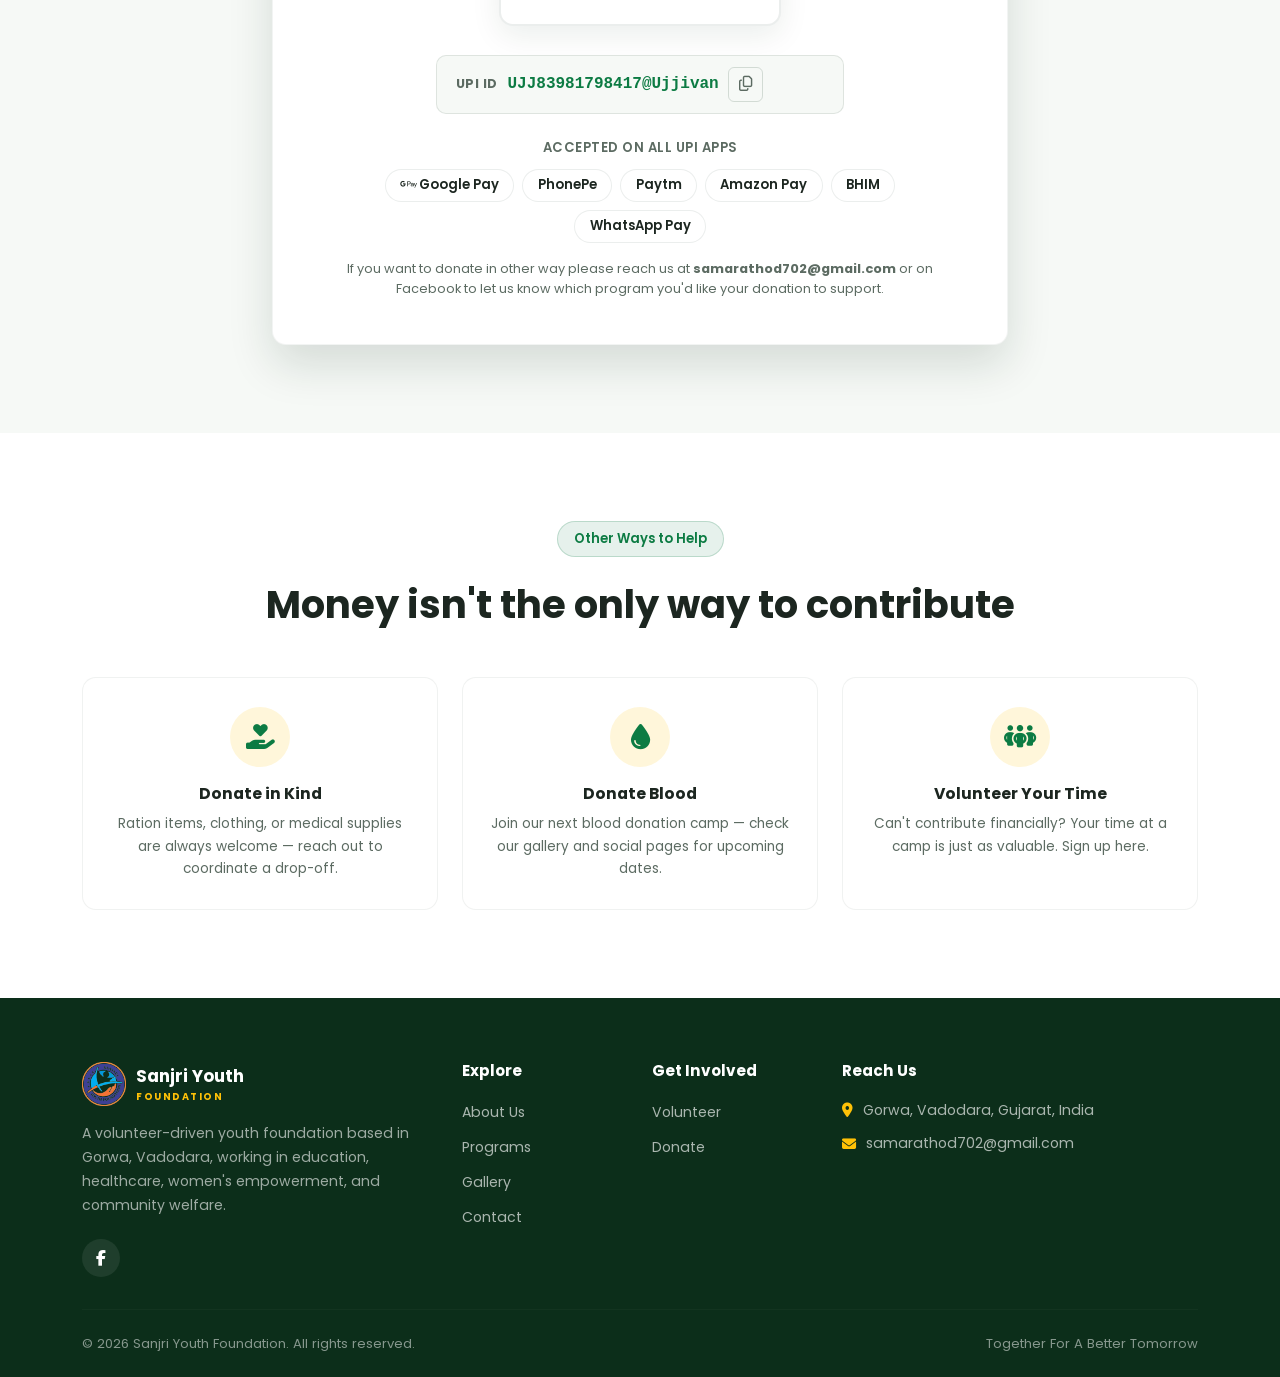
==== commit 4f534483: "Update donate.html" ====
--- a/donate.html
+++ b/donate.html
@@ -132,7 +132,7 @@
               <span>WhatsApp Pay</span>
             </div>
 
-            <p class="syf-form-note mt-3">After paying, you can reach us at <strong>connect@sanjriyouthfoundation.org</strong> or on <a href="https://www.facebook.com/share/17QJpF1PeW/?mibextid=wwXIfr" target="_blank" rel="noopener">Facebook</a> to let us know which program you'd like your donation to support.</p>
+            <p class="syf-form-note mt-3">If you want to donate in other way please reach us at <strong>samarathod702@gmail.com</strong> or on <a href="https://www.facebook.com/share/17QJpF1PeW/?mibextid=wwXIfr" target="_blank" rel="noopener">Facebook</a> to let us know which program you'd like your donation to support.</p>
           </div>
         </div>
       </div>
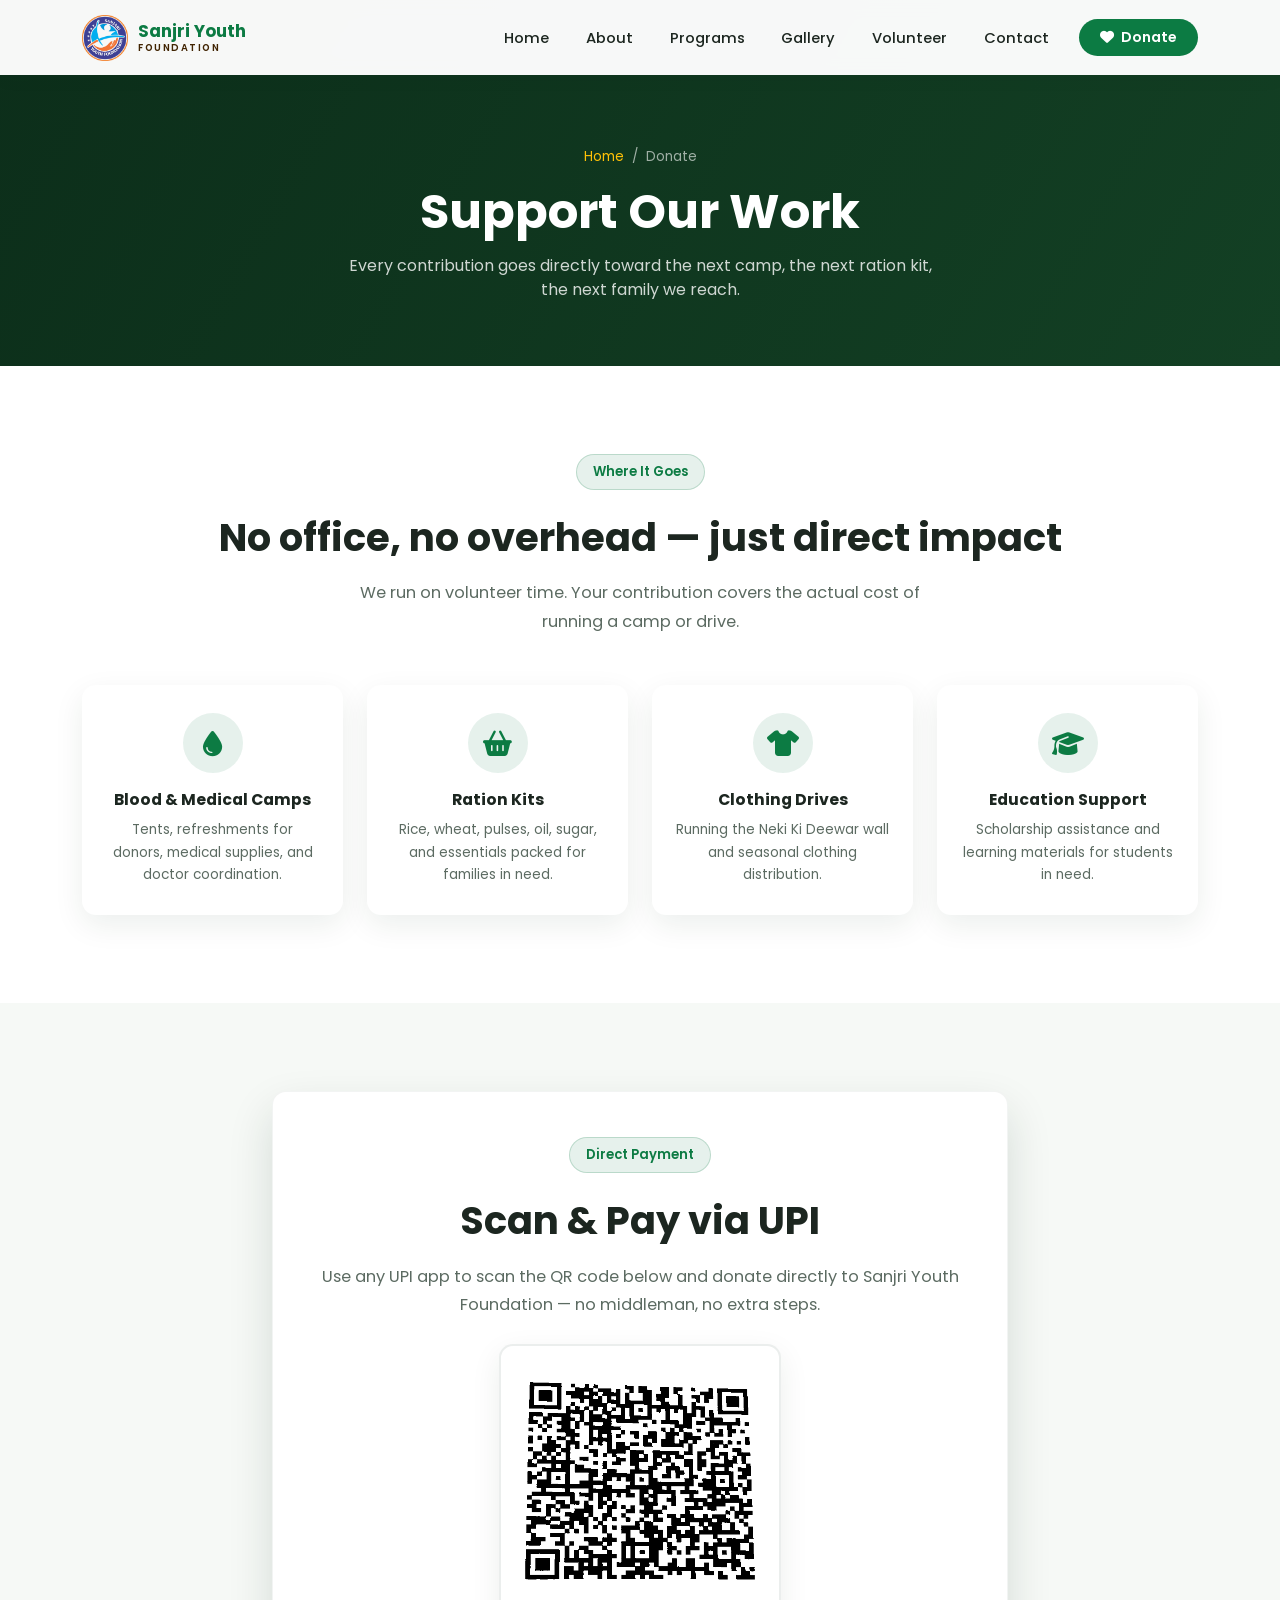
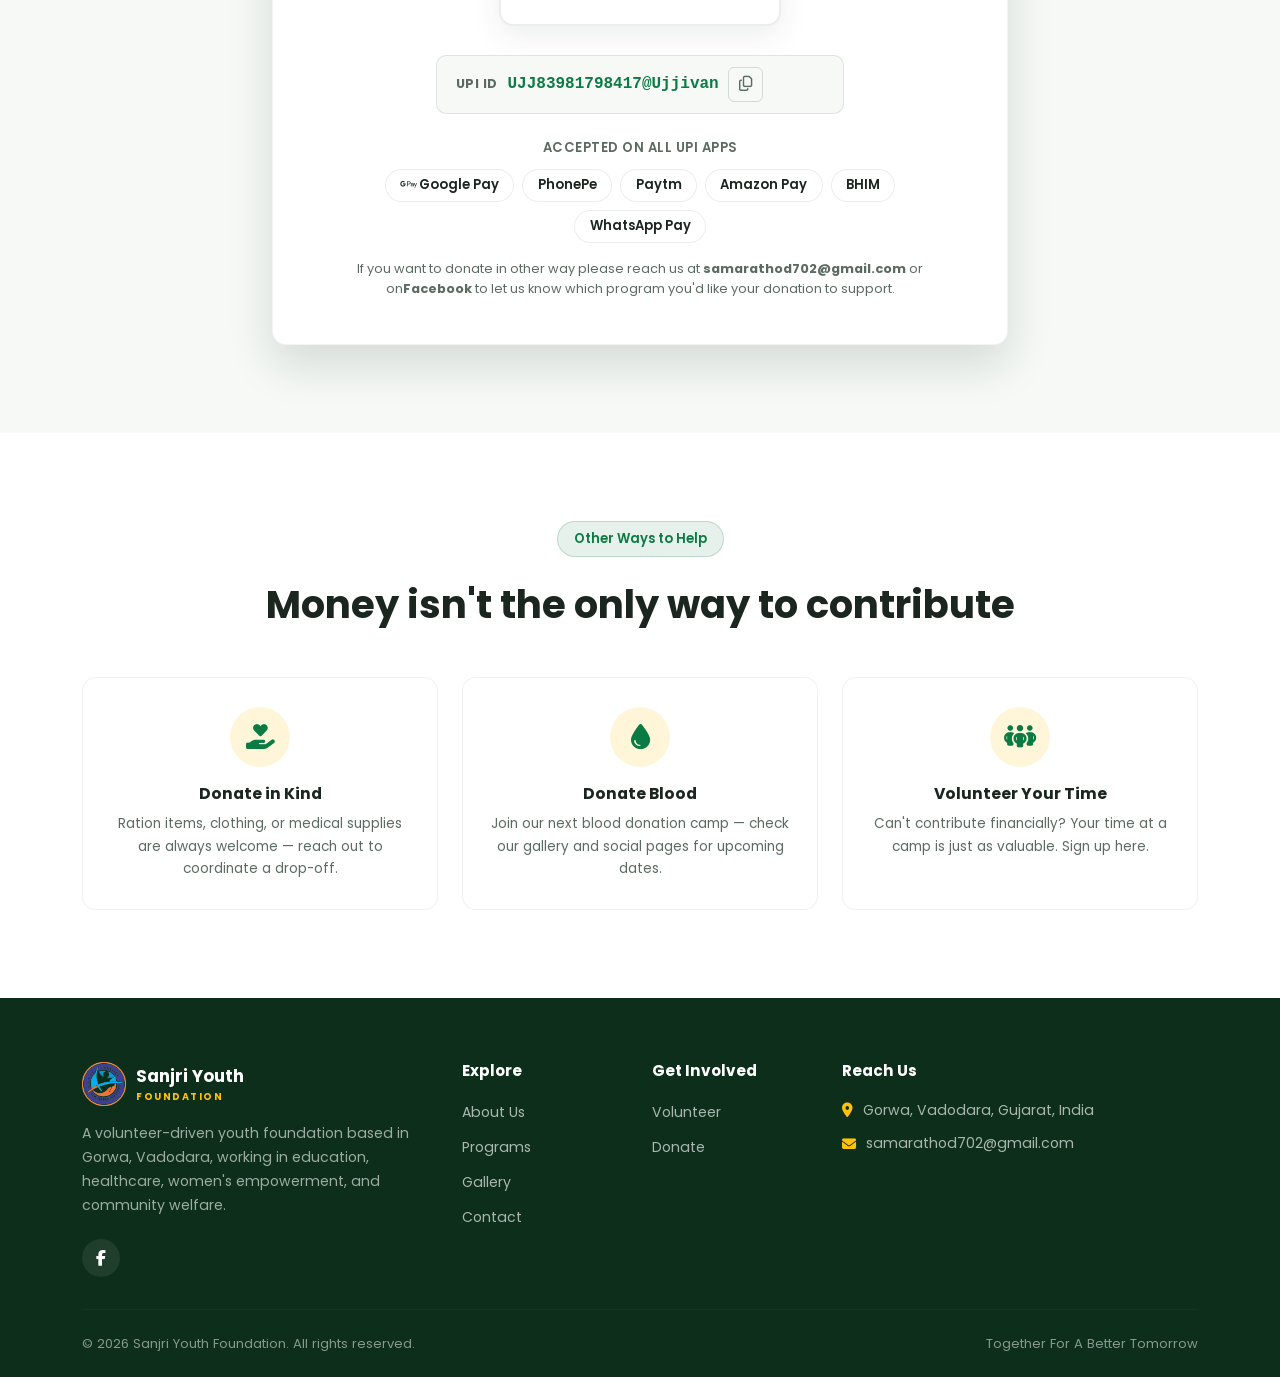
==== commit 314e59af: "Update donation contact information formatting" ====
--- a/donate.html
+++ b/donate.html
@@ -132,7 +132,7 @@
               <span>WhatsApp Pay</span>
             </div>
 
-            <p class="syf-form-note mt-3">If you want to donate in other way please reach us at <strong>samarathod702@gmail.com</strong> or on <a href="https://www.facebook.com/share/17QJpF1PeW/?mibextid=wwXIfr" target="_blank" rel="noopener">Facebook</a> to let us know which program you'd like your donation to support.</p>
+            <p class="syf-form-note mt-3">If you want to donate in other way please reach us at <strong>samarathod702@gmail.com</strong> or on<b><a href="https://www.facebook.com/share/17QJpF1PeW/?mibextid=wwXIfr" target="_blank" rel="noopener">Facebook</a></b> to let us know which program you'd like your donation to support.</p>
           </div>
         </div>
       </div>
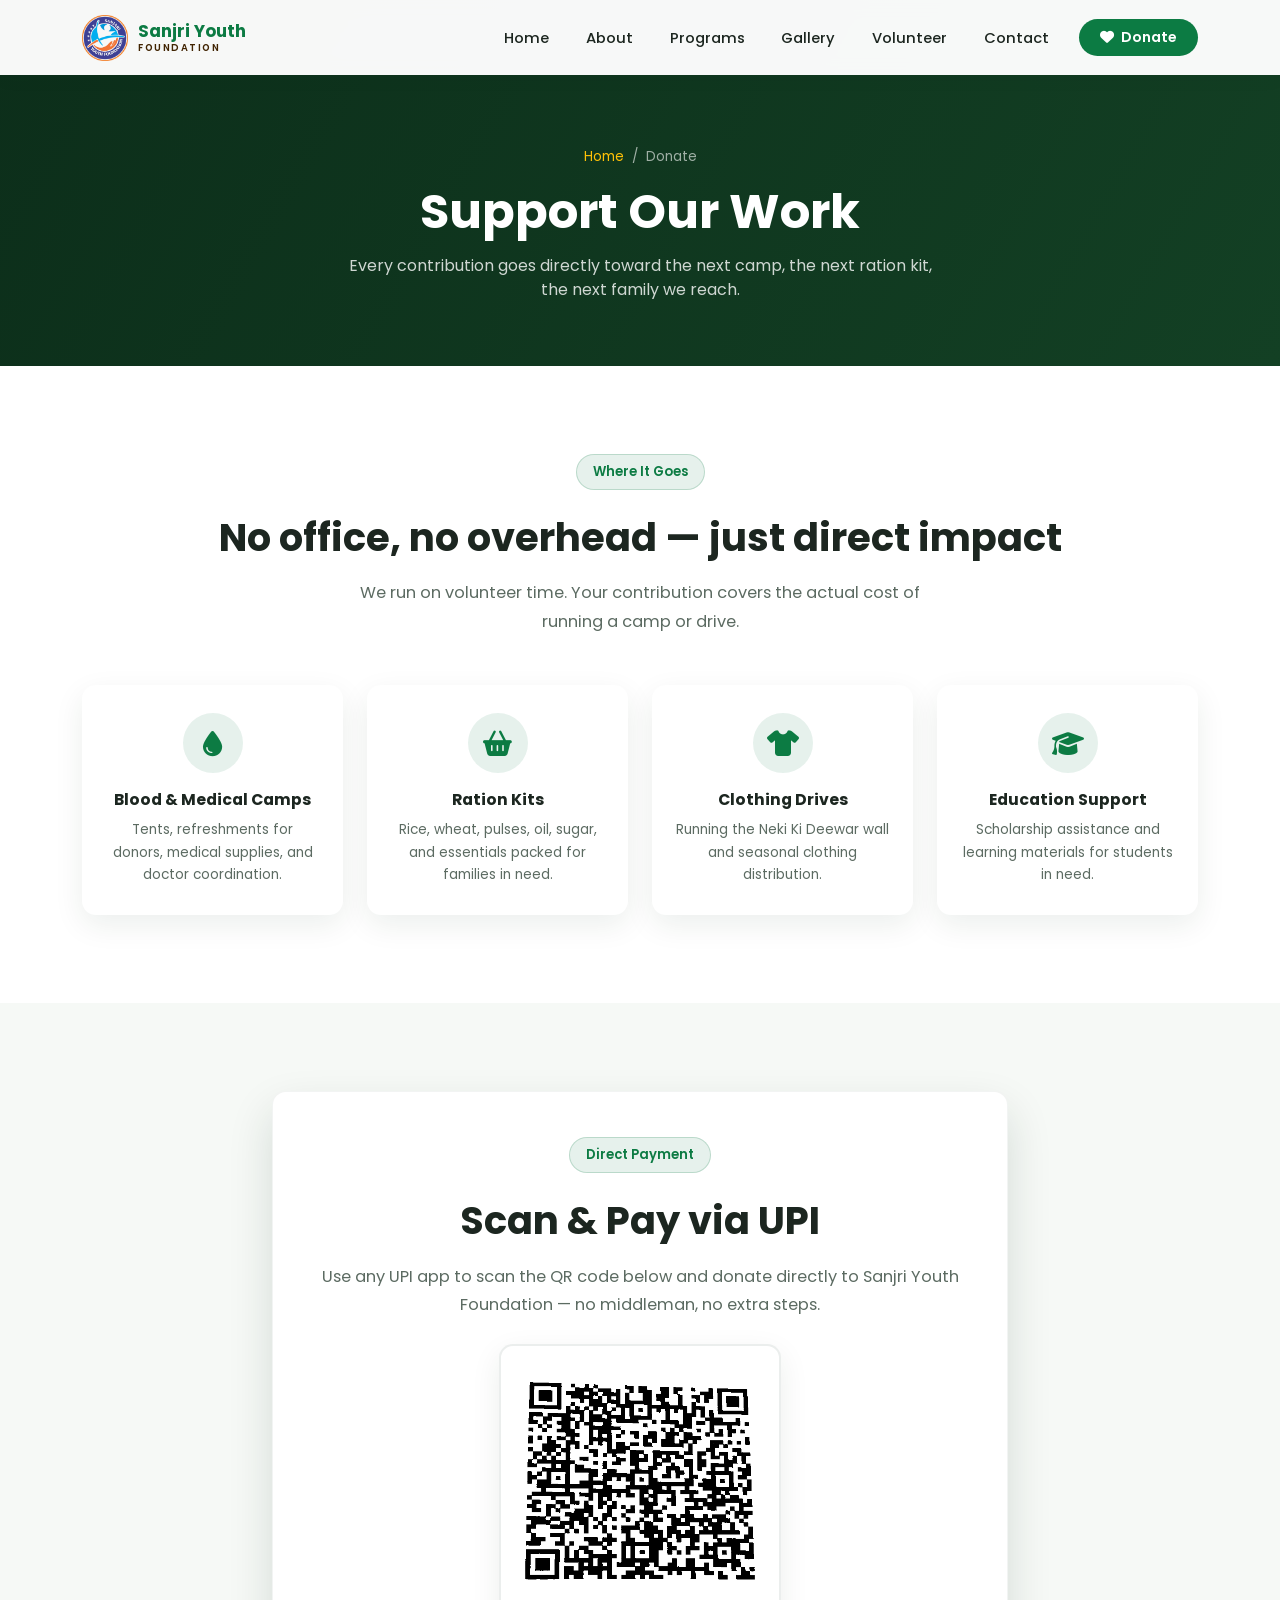
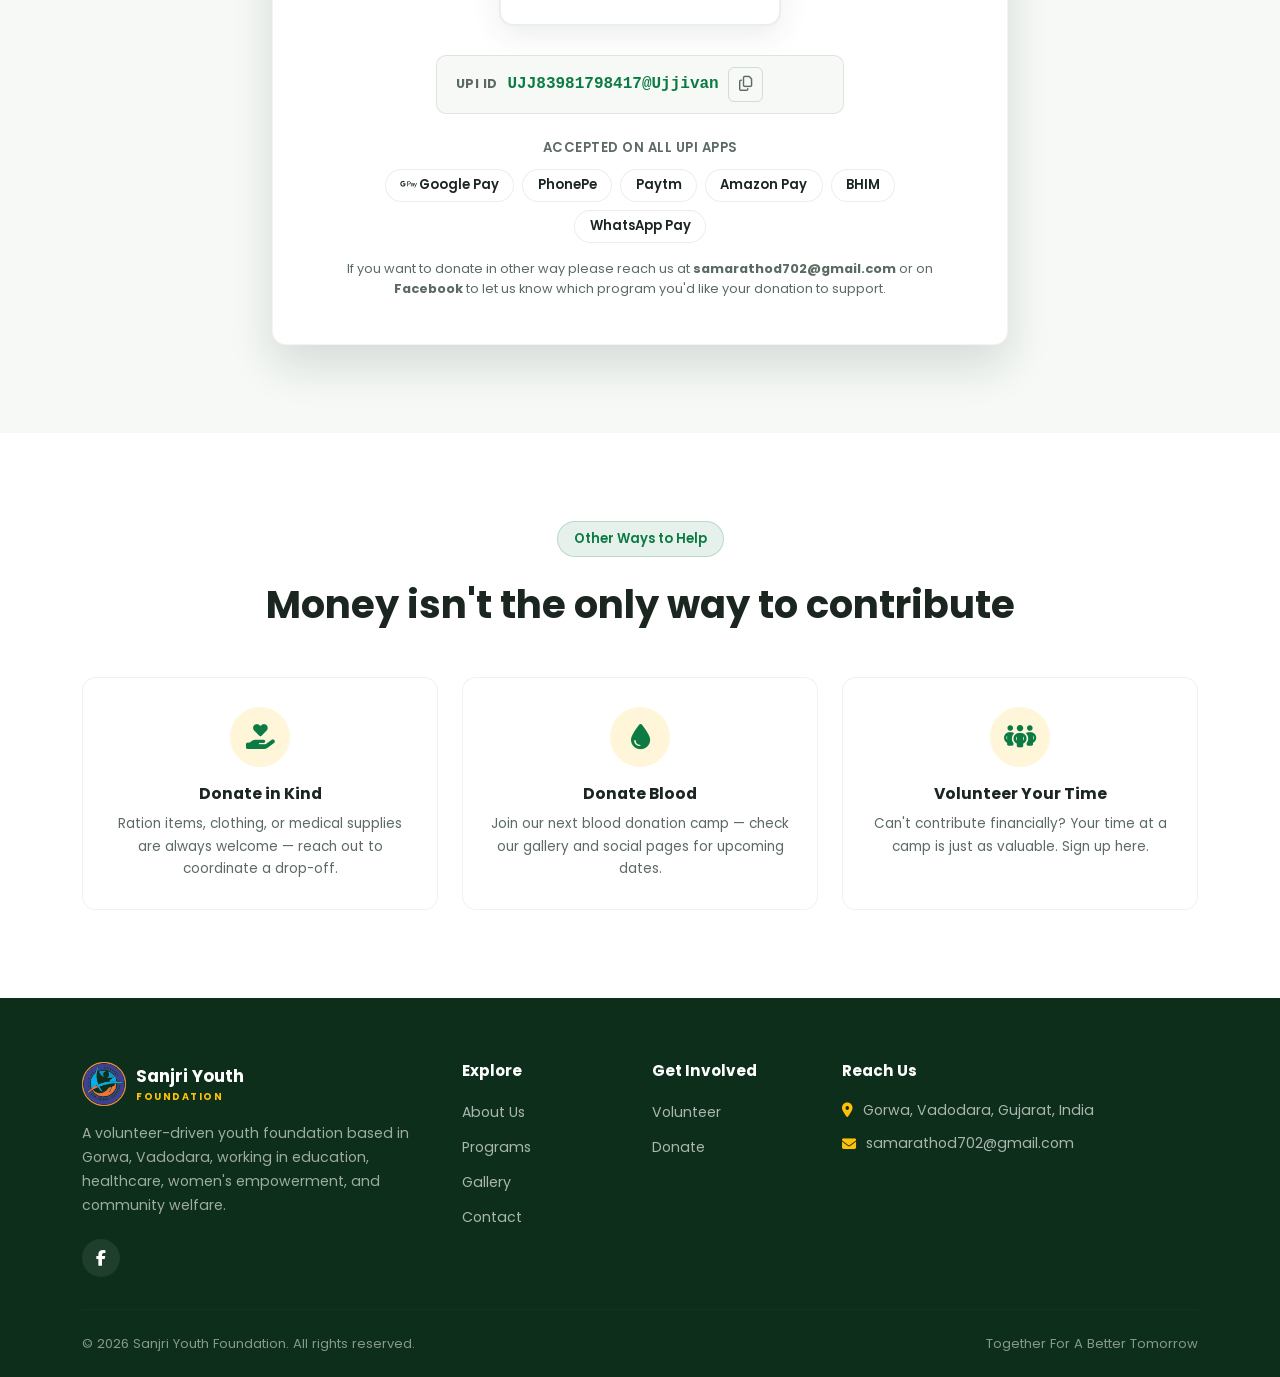
==== commit fe599606: "Fix formatting of donation information paragraph" ====
--- a/donate.html
+++ b/donate.html
@@ -132,7 +132,7 @@
               <span>WhatsApp Pay</span>
             </div>
 
-            <p class="syf-form-note mt-3">If you want to donate in other way please reach us at <strong>samarathod702@gmail.com</strong> or on<b><a href="https://www.facebook.com/share/17QJpF1PeW/?mibextid=wwXIfr" target="_blank" rel="noopener">Facebook</a></b> to let us know which program you'd like your donation to support.</p>
+            <p class="syf-form-note mt-3">If you want to donate in other way please reach us at <strong>samarathod702@gmail.com</strong> or on <b><a href="https://www.facebook.com/share/17QJpF1PeW/?mibextid=wwXIfr" target="_blank" rel="noopener">Facebook</a></b> to let us know which program you'd like your donation to support.</p>
           </div>
         </div>
       </div>
